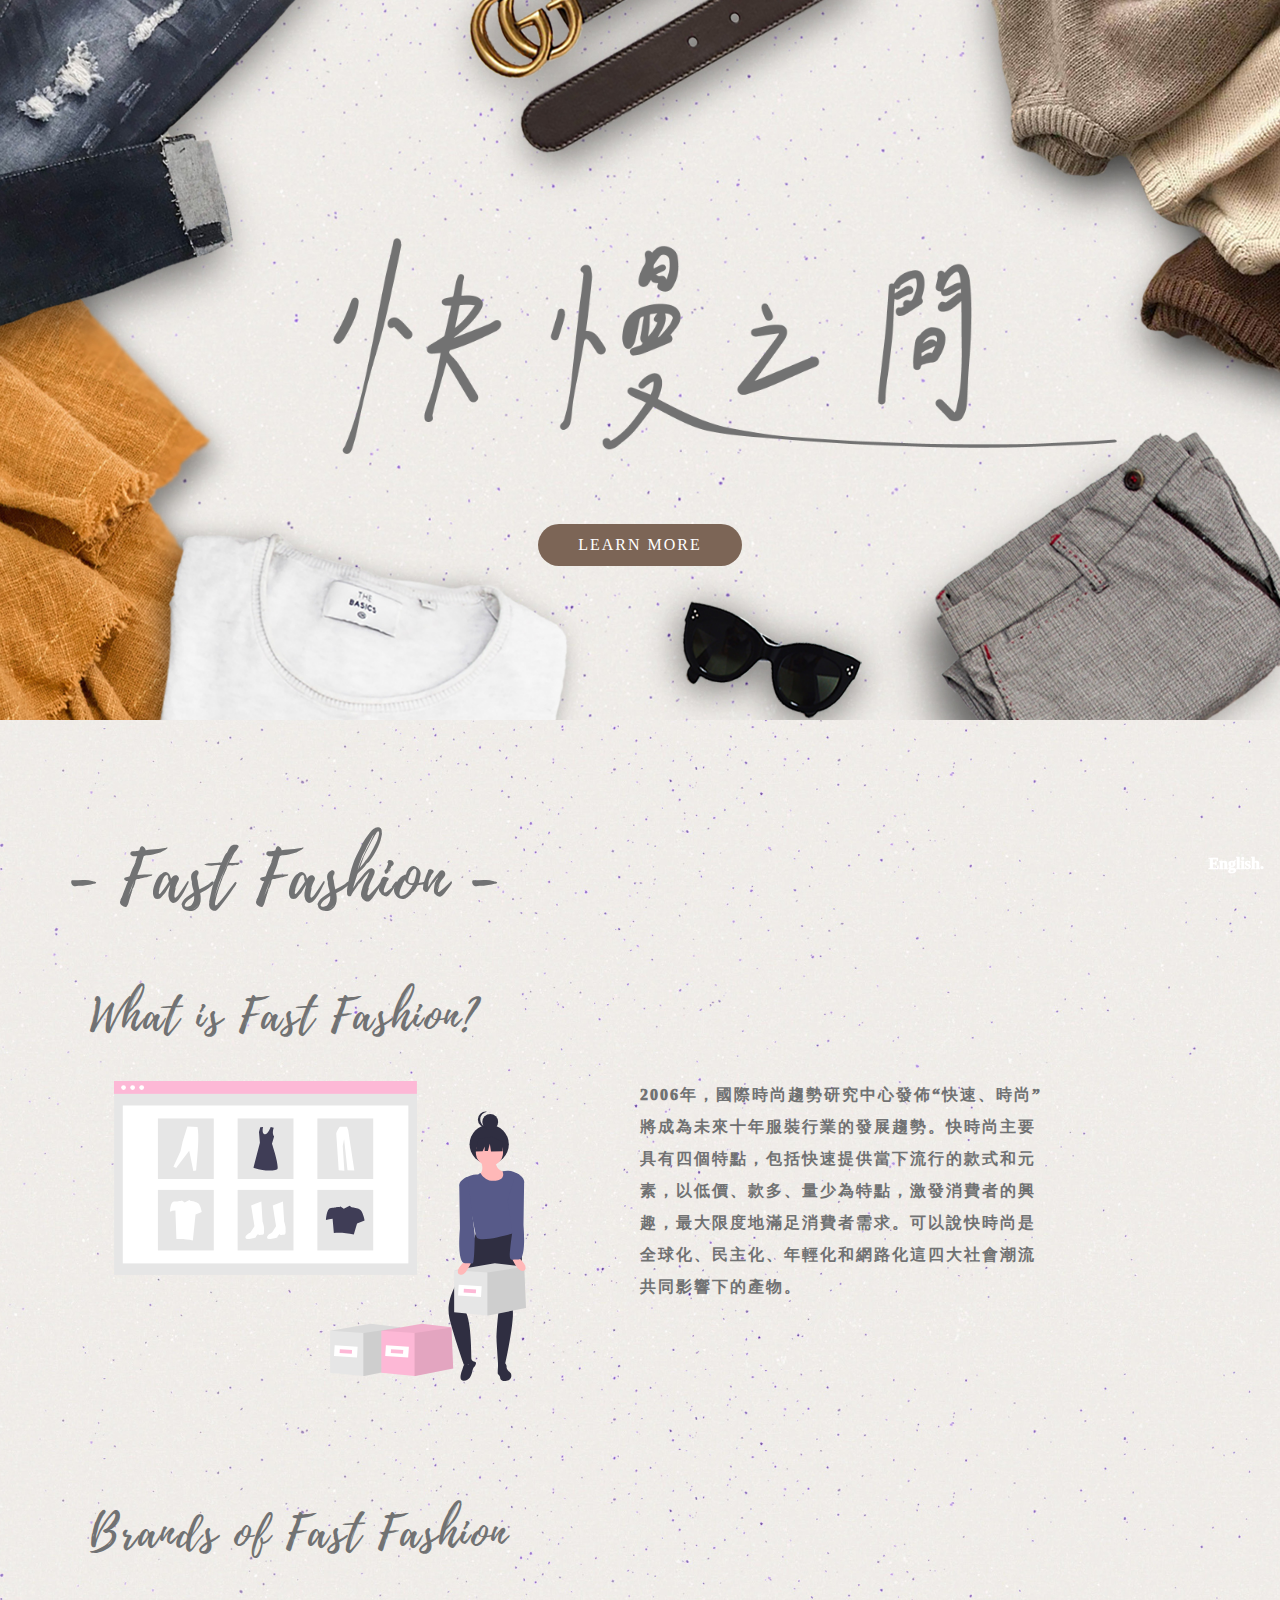
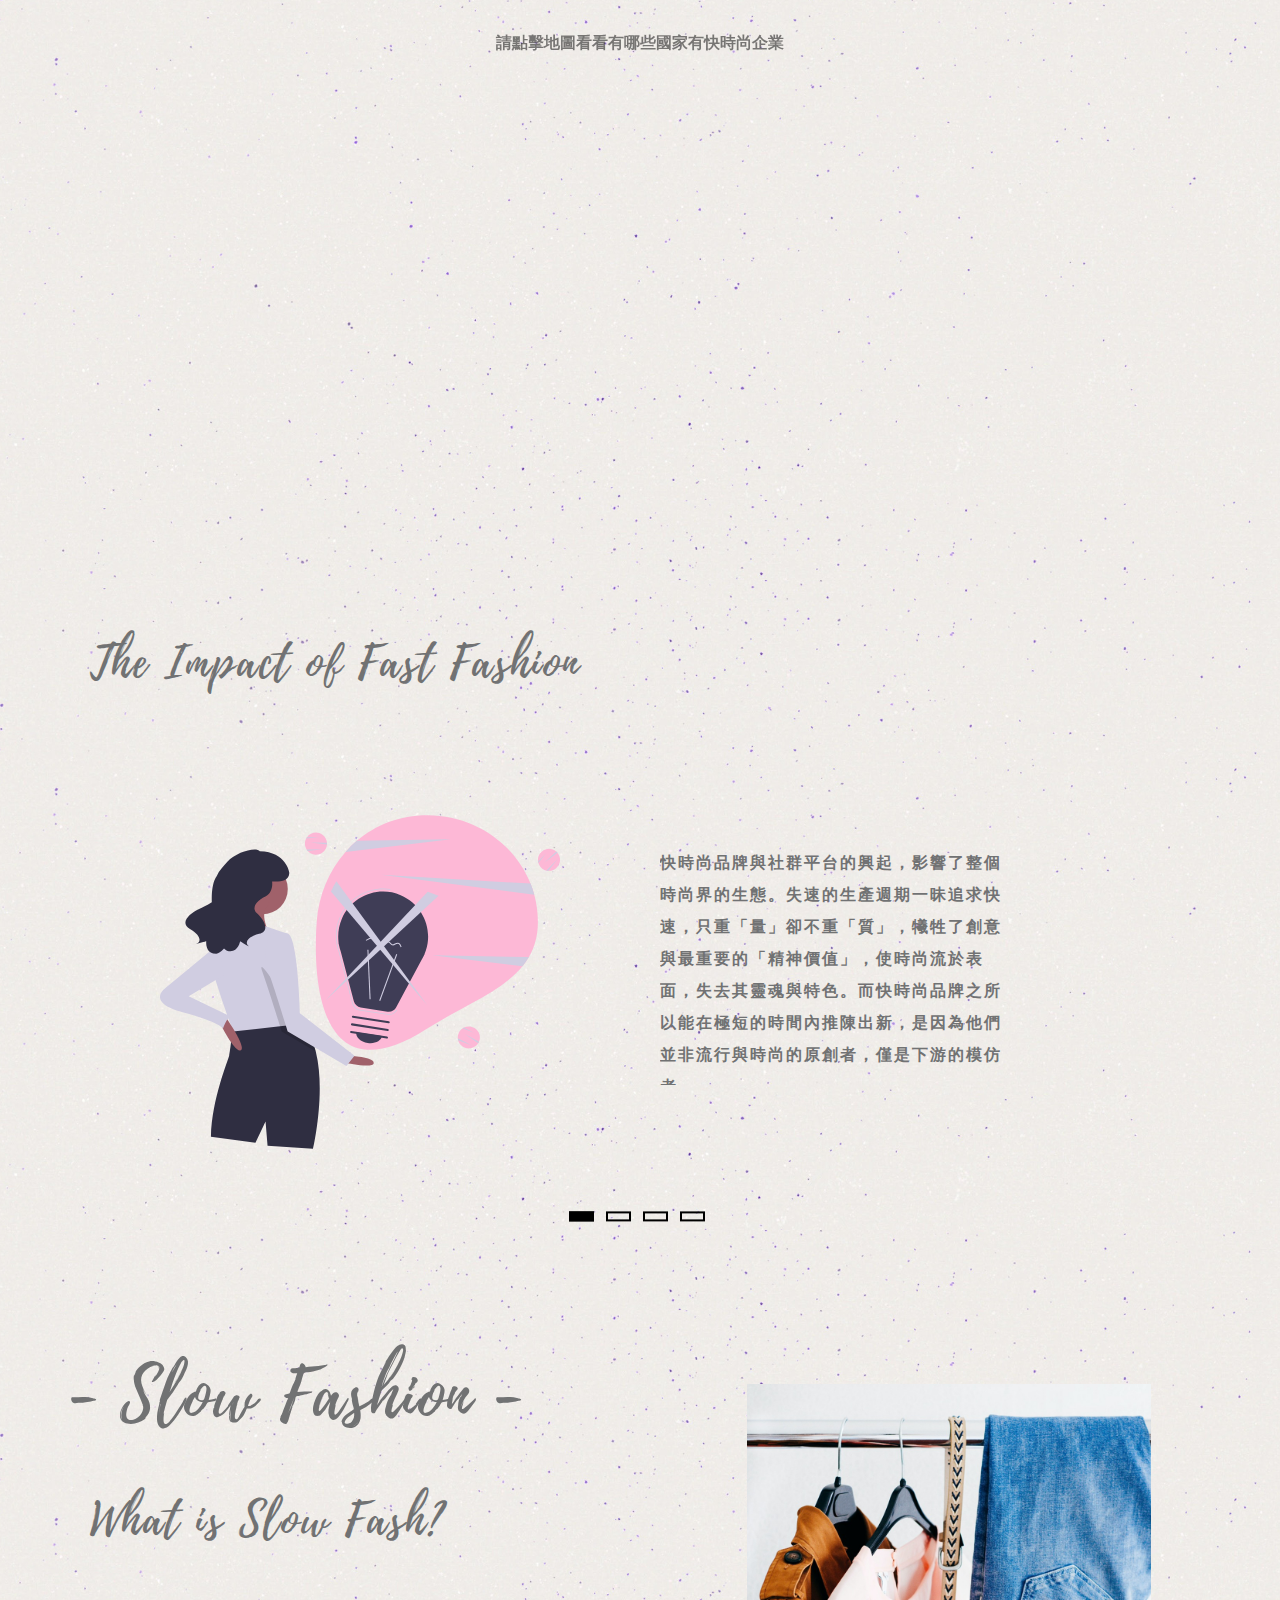
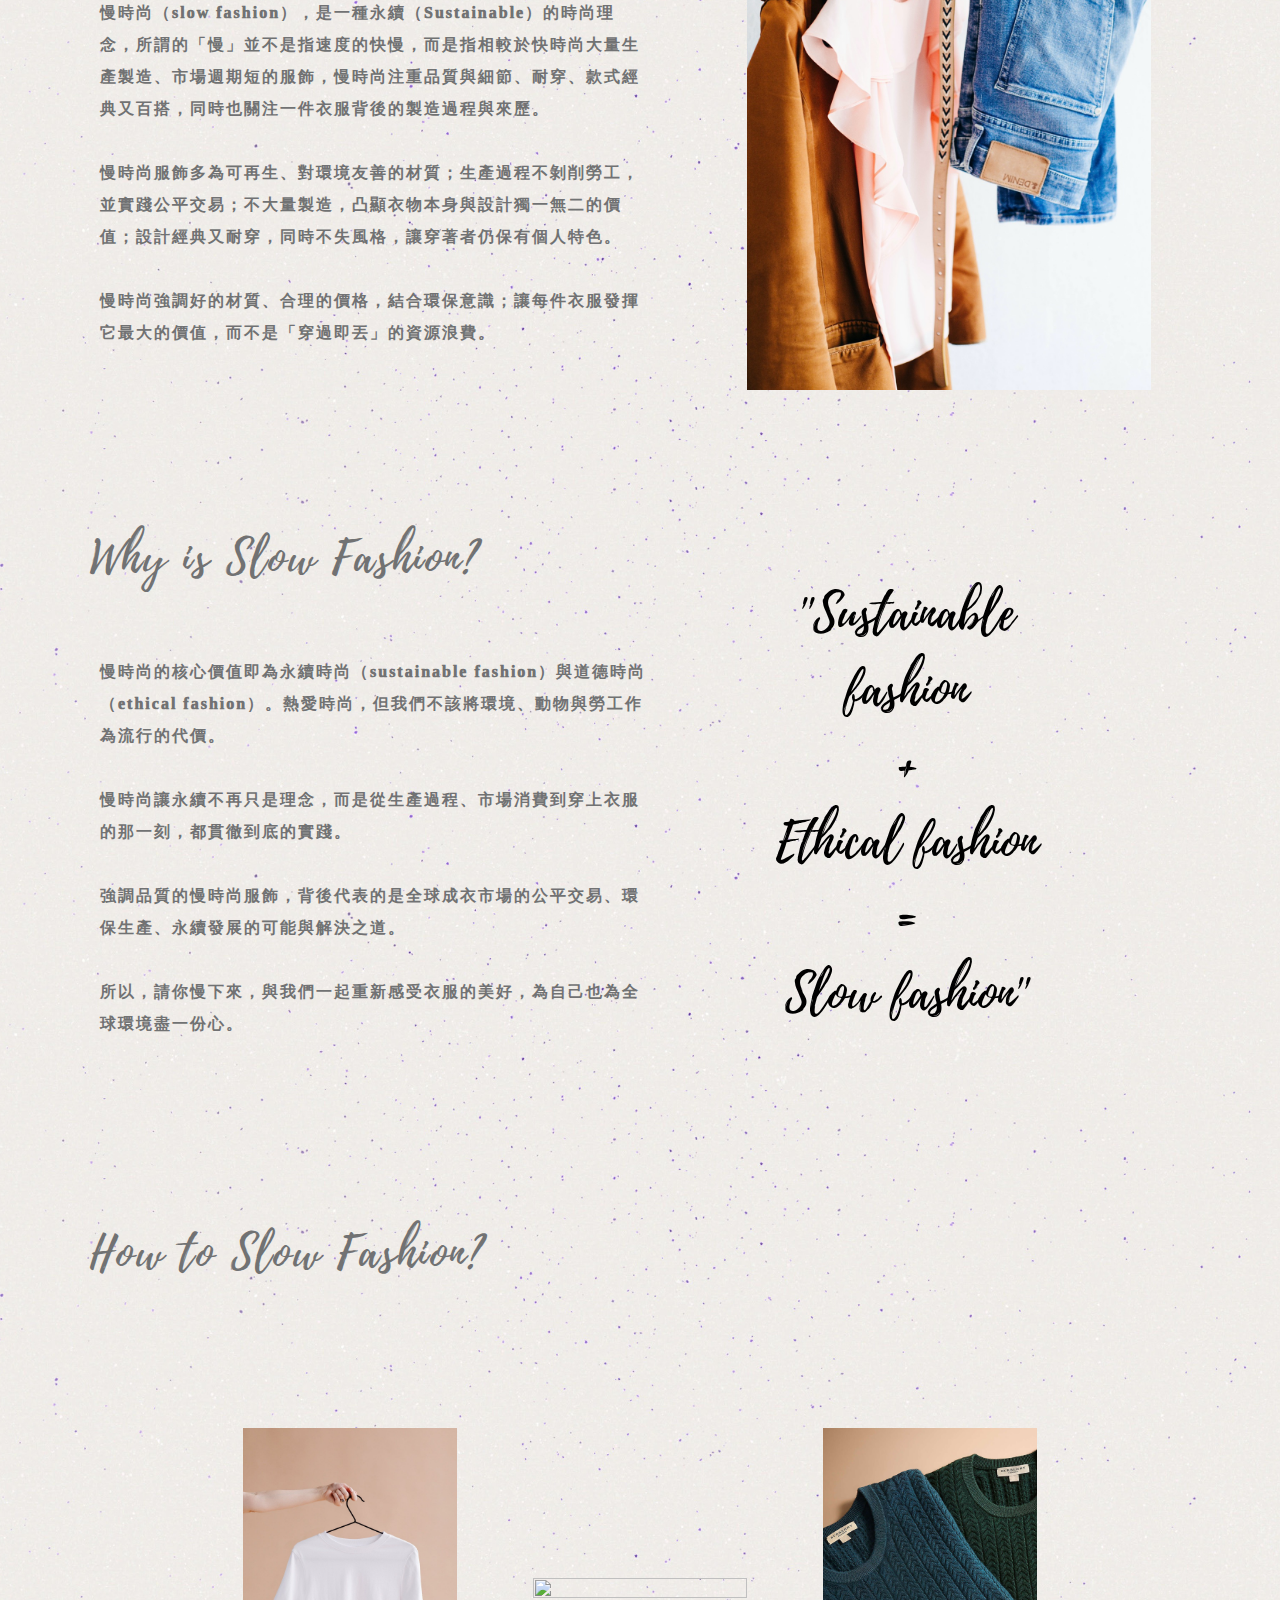
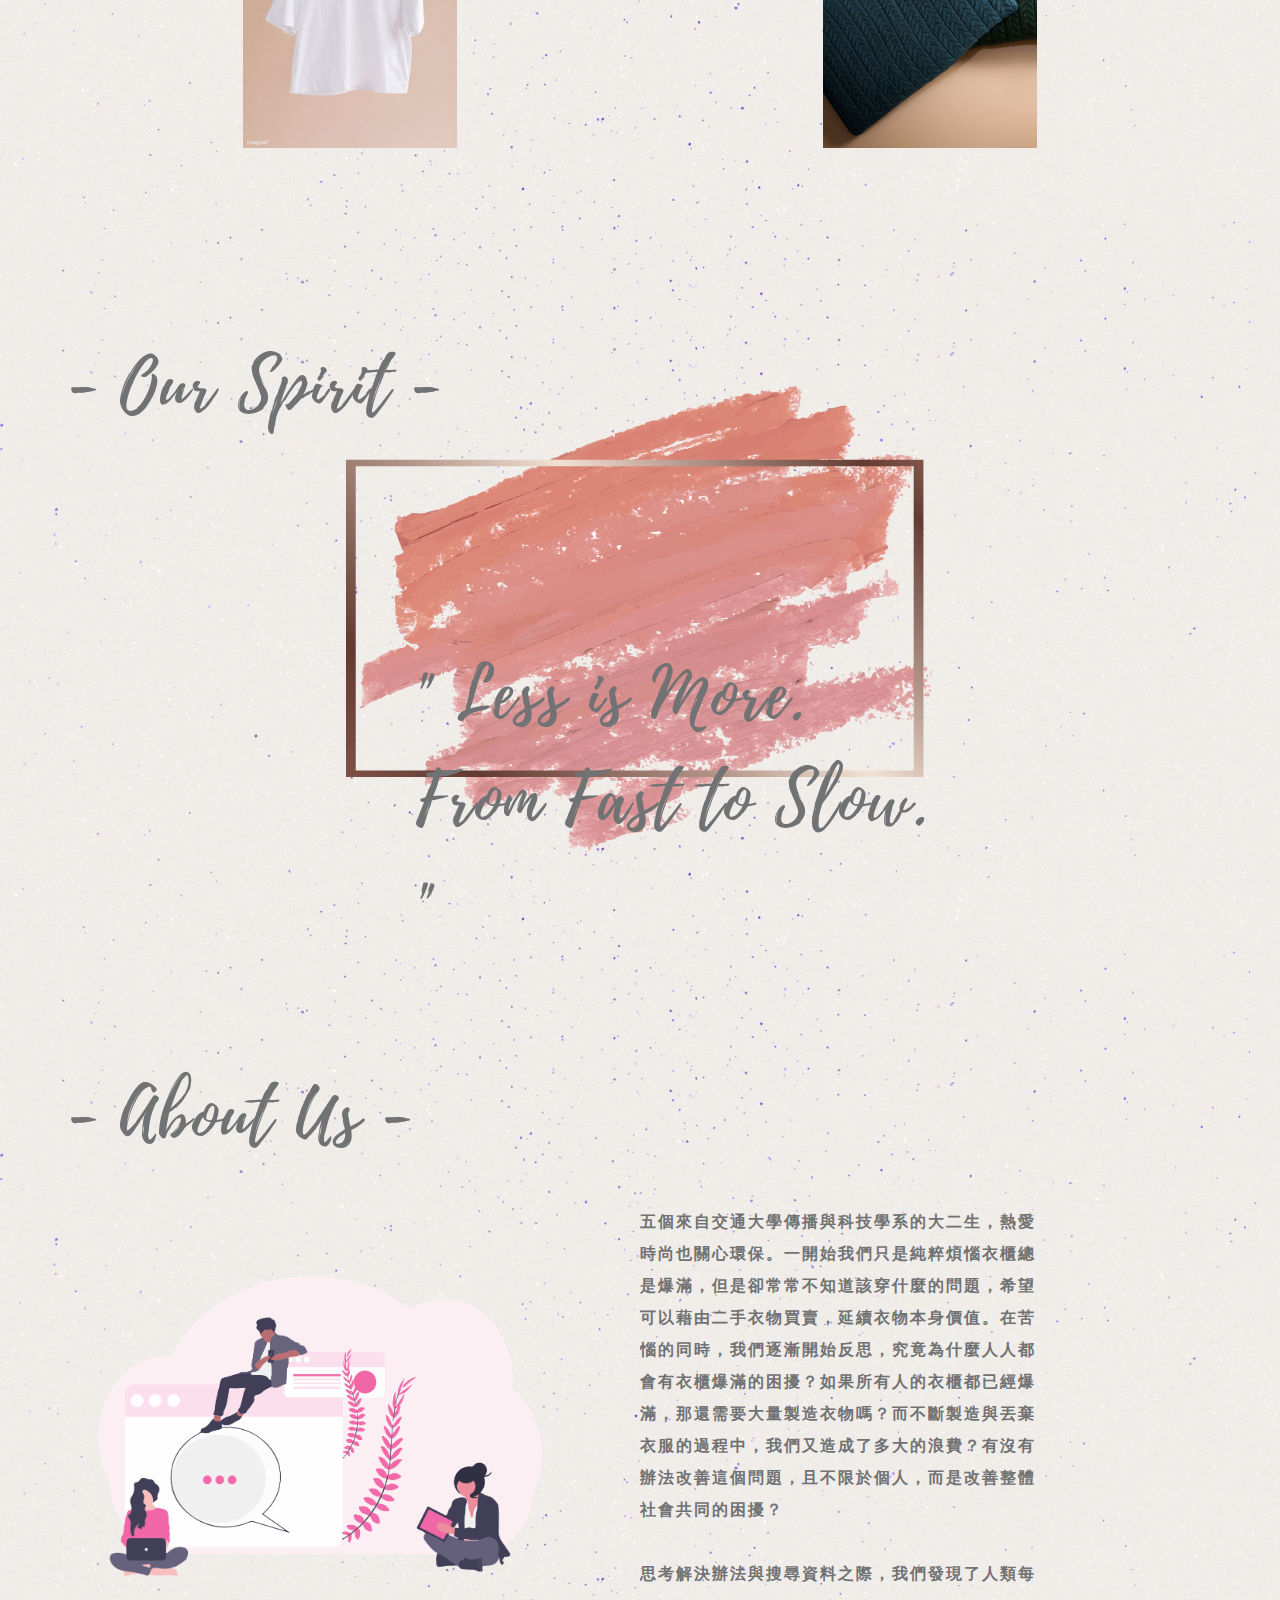
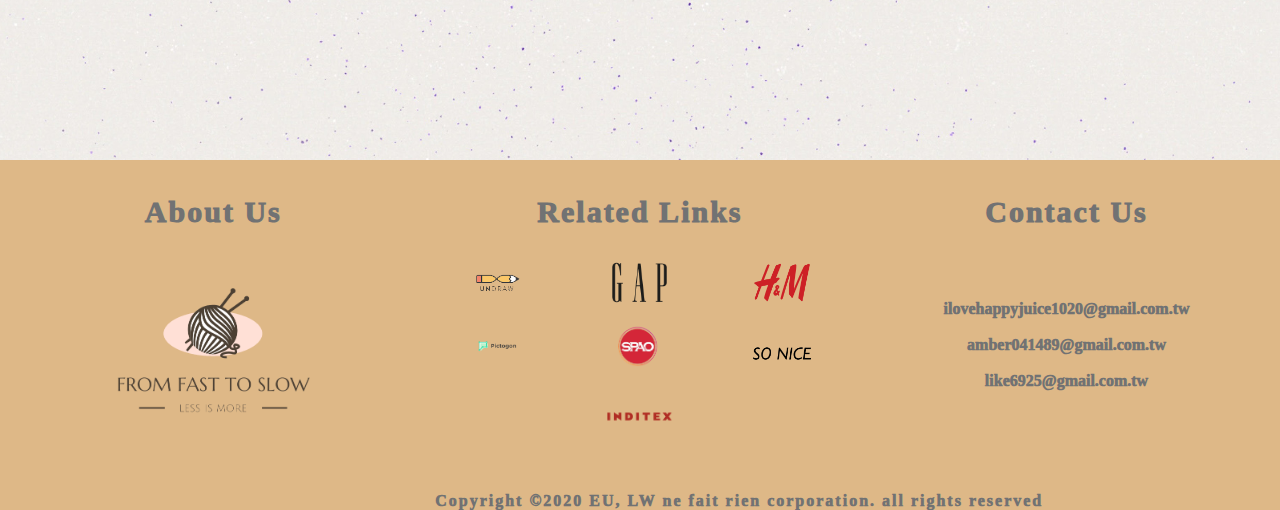
==== final_2/index.html @ 72cd14ff "'final_2'" ====
<!DOCTYPE html>
<html>
<!--滑動特效-->
<script src="jquery-1.6.min.js"></script>
<script src="jquery.easing.1.3.js"></script>
<head>
<meta charset="UTF-8">
<meta name="viewport" content="width=device-width, initial-scale=1">
<title>test</title>
<link rel="stylesheet" type="text/css" href="test.css">
<link rel="stylesheet" type="text/css" href="https://unpkg.com/aos@2.3.1/dist/aos.css">


</head>
<body>
	<!--home page-->
	<div class="homePage">
		<img class="p_hp" src="p_hp3.jpg">
		<div class="hp_word">
			<img src="p_hpword.png">
		</div>
		<div id="btn_hp"><a href="#fastFashion">learn more</a></div>
		
	</div>
	
	<!--navBar-->
	<div id="navBar" class="col-12 navHide" >
		<h2>from Fast to Slow</h2>
	</div>
	<!--language-->
	<div class="version ">
		<a href="test_en.html">English.</a>
	</div>
	<!--ff-->
	<div id="part_ff" data-target="fast"><!-- 讓observer抓 -->
	<section>
		<div id="fastFashion">fast fashion</div><!--讓按鈕抓的到頁面的tag--> 
		<div class="col-6 ">
			<!--page title-->
			<div class="row container1">
				<p class="pageTitle">- Fast Fashion -</p>
			</div>
			<!--picture-->
			<div class="row container2">
				<p class="kfc">What is Fast Fashion?</p>
				<img src="FF1.svg" height="300">
			</div>
		</div>	
		<div class="col-6 container_ff1">
				<div class="row container3">
					<p>
						 2006年，國際時尚趨勢研究中心發佈“快速、時尚”將成為未來十年服裝行業的發展趨勢。快時尚主要具有四個特點，包括快速提供當下流行的款式和元素，以低價、款多、量少為特點，激發消費者的興趣，最大限度地滿足消費者需求。可以說快時尚是全球化、民主化、年輕化和網路化這四大社會潮流共同影響下的產物。
					</p>
				</div>

		</div>
	</section>
	<!--ff brand-->
	<section>
		<div class="row container1  ">
				<p class="kfc">Brands of Fast Fashion</p>
		</div>
		<div class="map_instruction">請點擊地圖看看有哪些國家有快時尚企業</div>
		<div class="col-6 ">
			<!--page title-->
			<div class="flex-container">
		        <div class="width-adjustment">
		            <div style="height: 100%;">
		                <div data-src="pctgn-df873c27"><script src="https://pictogon.com/js/pictogon.min.js"></script>
		                </div>
		            </div>
		        </div>  
		    </div>
			
	</section>
	<!--ff influence-->
	<section>
			<div class="row container1 ">
				<p class="kfc">The Impact of Fast Fashion</p>
			</div>
			
				<div class="sliderShow ">
	  
					<div class="slides">
					    <input type="radio" name="r" id="r1" checked>
					    <input type="radio" name="r" id="r2">
					    <input type="radio" name="r" id="r3">
					    <input type="radio" name="r" id="r4">
					    <div class="slide s1">
					    	<div class="col-5 plz" style="display: flex;justify-content: center;flex-direction: column;height: 100%;/*高度是他父元素的100%*/">
					        <img src="p_ideas.svg">
					        </div>
					        <div class="col-7 plz ff_impact">
					        	<p >
					        		快時尚品牌與社群平台的興起，影響了整個時尚界的生態。失速的生產週期一昧追求快速，只重「量」卻不重「質」，犧牲了創意與最重要的「精神價值」，使時尚流於表面，失去其靈魂與特色。而快時尚品牌之所以能在極短的時間內推陳出新，是因為他們並非流行與時尚的原創者，僅是下游的模仿者。<br><br>雖然近年來抄襲大品牌的案件層出不窮，但新聞似乎對這些品牌的影響甚微，非但沒有引起社會大眾對問題的正視，快時尚品牌甚至還持續獲得比原創者更高的利益。<br><br>若這樣的現象遲遲沒有改善，願意創作的人只會越來越少，那麼快時尚，甚至購買快時尚的普羅大眾，不就成為了扼殺創意的元凶？
					        	</p>
					        </div>

					     </div>
					    <div class="slide">
					       <div class="col-5 plz " style="display: flex;justify-content: center;flex-direction: column;height: 100%;/*高度是他父元素的100%*/">
					        <img src="p_trash.svg">
					        </div>
					        <div class="col-7 plz ff_impact">
					        	<p >
					        		服裝製造過程中需要消耗大量的水資源，例如：種植出製作一件牛仔褲所需的棉花，就要耗費大約8506公升、足以讓人淋浴122次的水量，但這僅是其中的一小部分而已。後續在染整廠，光是70萬碼（約64萬公尺）的布，就需要用掉將近315萬公升的水，相當驚人。而目前中國、印度等主要的棉花種植與服裝生產國，已面臨缺水問題，預估2030年用水量會增加50％，屆時可能連飲用水都面臨匱乏。
					        		<br><br>
									除了消耗大量水資源，服裝製造過程的用電量也不小，以織一噸棉布料為例，需要使用6萬5000千瓦的電力，若以一般人一個月用電約350度換算，染整一小時的用電量，即可供應約1800個家庭使用。

					        	</p>
					        </div>
					     </div>
					      
					    <div class="slide">
					        <div class="col-5 plz" style="display: flex;justify-content: center;flex-direction: column;height: 100%;/*高度是他父元素的100%*/">
					        <img src="p_destory.svg">
					        </div>
					        <div class="col-7 plz ff_impact">
					        	<p >
					        		快時尚真正的意義並非「時尚」，而是意味著「快速取代」；它們不是因為「需要」而購買，反而是因為「誘惑」而掏錢。根據統計，美國一年約有1280萬噸的服裝垃圾，被運往垃圾場掩埋，這些大量的廢棄衣物不僅造成可觀的碳排放量，而且難以被分解，產生的有毒化學染料，更會汙染土壤和地下水，造成的環境危害實在不容忽視。即使將這些快時尚衣物丟到舊衣回收箱，多數的下場也是散落在垃圾場中，而非送到有需要的人身上，因為它們太過不實用了。

					        	</p>
					        </div>
				        </div>

					    <div class="slide">
					       <div class="col-5 plz" style="display: flex;justify-content: center;flex-direction: column;height: 100%;/*高度是他父元素的100%*/">
					        <img src="p_labor.svg">
					        </div>
					        <div class="col-7 plz ff_impact">
					        	<p >
					        		快時尚讓人們能以低廉價格享受流行的背後，卻是犧牲勞工權益的剝削與無奈。
					        		<br><br>
									根據統計，全球約有7500萬人從事服裝製造業大多數人一天賺不到3美元，連維持基本的溫飽都有很大的困難。但更糟的是，許多工廠為了趕上大企業的訂單、加快生產流程，違法雇用未滿法定工作年齡的童工。根據聯合國兒童基金會和國際勞工組織統計，目前全世界約有1.7億兒童在服裝產業工作，這些孩子因貧困而被迫輟學，成為快時尚系統中的一環並飽受壓榨。
					        	</p>
					        </div>
					    </div>
					</div>
				</div>
				<div class="select">
						    <label for="r1" class="selectBar active"></label>
						    <label for="r2" class="selectBar"></label>
						    <label for="r3" class="selectBar"></label>
						    <label for="r4" class="selectBar"></label>
				</div>
		
	</section>
	</div>
	<!--what is sf?-->
	<div id="part_sf" data-target="slow"><!-- 讓observer抓 -->
	<section>
		
		<div class="col-7" id="h100">
			<div class="row container_s1 ">
				<p id="slowFashion" class="pageTitle">- Slow Fashion -</p>
				<p class="kfc" style="transform: translate(0px, 27px);">What is Slow Fash?</p>
			</div>
			<div class="row content_s1"> <!--我這段需要置中-->
				<p style="transform: translateY(-10%);">
				慢時尚<span class="content_eng">（slow fashion）</span>，是一種永續<span class="content_eng">（Sustainable）</span>的時尚理念，所謂的「慢」並不是指速度的快慢，而是指相較於快時尚大量生產製造、市場週期短的服飾，慢時尚注重品質與細節、耐穿、款式經典又百搭，同時也關注一件衣服背後的製造過程與來歷。
				<br><br>
				慢時尚服飾多為可再生、對環境友善的材質；生產過程不剝削勞工，並實踐公平交易；不大量製造，凸顯衣物本身與設計獨一無二的價值；設計經典又耐穿，同時不失風格，讓穿著者仍保有個人特色。
				<br><br>
				慢時尚強調好的材質、合理的價格，結合環保意識；讓每件衣服發揮它最大的價值，而不是「穿過即丟」的資源浪費。
				</p>
			</div>
		</div>
		<div class="col-5 what_sf_pic_container">
			<img src="picture_sf1.jpg" class="what_sf_pic"><!--圖片如何自適div大小-->
		</div>
	</section>
	<!--Why sf?-->
	<section>
		<div class="col-7" id="h100">
			<div class="row why_sf_title ">
				<p class="kfc">Why is Slow Fashion?</p>
			</div>
			<div class="row why_sf_content">
				<p ><!--我這段需要置中-->
				慢時尚的核心價值即為永續時尚<span class="content_eng">（sustainable fashion）</span>與道德時尚<span class="content_eng">（ethical fashion）</span>。熱愛時尚，但我們不該將環境、動物與勞工作為流行的代價。
				<br><br>
				慢時尚讓永續不再只是理念，而是從生產過程、市場消費到穿上衣服的那一刻，都貫徹到底的實踐。
				<br><br>
				強調品質的慢時尚服飾，背後代表的是全球成衣市場的公平交易、環保生產、永續發展的可能與解決之道。
				<br><br>
				所以，請你慢下來，與我們一起重新感受衣服的美好，為自己也為全球環境盡一份心。
				</p>
			</div>
		</div>
		
		<div class="col-3 plz bg_function">
			<div class="row function_for_sf">
				''Sustainable fashion<br>+<br>Ethical fashion<br>=<br>Slow fashion''
			</div>
		</div>
		<div class="col-1"></div>
	</section>
	<!--how to sf-->
	<section>
		<div class="row container_s1 ">
			<p class="kfc">How to Slow Fashion?</p>
		</div>
		<div class="col-12 content_s2" >
			<!--衣櫃必備單品-->
			<div id="modalBtn_a" class="col-2 picture_container_s">
				<img src="p_mustHave.jpg" width="100%" height="100%">

				<div class="picture_s">
					<P>衣櫃必備單品</P>
				</div>
			</div>
			<!-- The Modal -->
			<div id="myModal_a" class="modal">
			  <!-- Modal content -->
			  <div class="modal_content">
			    <span  class="close_a">&times;</span>
			    <div class="col-4" style="height: 100%;">

			    	<img src="p_mustHave_1.jpg" height="100%" width="auto">
			    </div>
			    <div class="col-7 modal_content_container plz">
			    	<p>什麼是衣櫃必備單品？時尚潮流變化莫測，盲目追隨潮流反而容易失去個人特色，只有經典款式能夠永久不衰。除了簡單的素<span class="content_eng">T</span>、牛仔褲以外，根據你的個人風格，找出自己最適合的款式，決定妳衣櫃裡不可或缺的元素是什麼，融入個人特色的經典服飾，就是屬於你的必備單品！</p>
			    </div>
			  </div>
			</div>
			<!--重複穿搭-->
			<div id="modalBtn_c" class="col-2 picture_container_s">
				<img src="P_repeat.jpg" width="100%" height="100%">
				<div class="picture_s " >
					<P class='picture_s_w'>重複穿搭</P>
				</div>
			</div>
			<!-- The Modal -->
			<div id="myModal_c" class="modal">
			  <!-- Modal content -->
			  <div class="modal_content">
			    <span class="close_c">&times;</span>
			    <div class="col-6 plz" style="height: 100%; display: flex;justify-content: center;flex-direction: column;height: 100%;/*高度是他父元素的100%*/ background-color: #ceb6b9;">
			    	
			    	<iframe width="100%" height="315" src="https://www.youtube.com/embed/Z2btCqHejx4" frameborder="0" allow="accelerometer; autoplay; encrypted-media; gyroscope; picture-in-picture" allowfullscreen></iframe>
			    	
			    </div>
			    <div class="col-5 modal_content_container plz">
			    	<p>常常看著滿山滿谷的衣櫃卻覺得自己沒有衣服可以穿嗎？這大概是大部分人的日常煩惱。衣服明明很多，卻常常不知道該穿什麼，因此又買了更多的衣服回家，無形中造成了不必要的浪費。<br><br>
					其實，一件實穿的單品可以給你百變的造型，重複穿搭一點也不無聊，搭配不同飾品與配件，便能夠展現多元的個人風格。試著在每天的造型上發揮個人創意吧！
				</p>
			    </div>
			  </div>
			</div>
			<!--重質不重量-->
			<div id="modalBtn_b" class="col-2 picture_container_s">
				<img src="p_qQ.jpg" width="100%" height="100%">
				<div class="picture_s">
					<P>重質不重量</P>
				</div>
			</div>
			<!-- The Modal -->
			<div id="myModal_b" class="modal">
			  <!-- Modal content -->
			  <div class="modal_content">
			    <span class="close_b">&times;</span>
			    <div class="col-4" style="height: 100%;">
			    	<img src="p_qQ_1.jpg" height="100%" width="auto">
			    </div>
			    <div class="col-7 modal_content_container plz">
			    	<p>需要＞想要<br>
					不過度購買衣物，每次買衣服前，先想一想：我真的需要這件衣服嗎？我是不是已經有類似款式了？我會很常穿這件衣服嗎？三思後做出最終決定！千萬不要敗給了衝動魔鬼，最後買了衣服卻塞在衣櫃最底層，一次也沒拿出來穿。<br><br>
					量＞質<br>
					與其購買大量便宜但品質不那麼好、拋棄率較高的衣物，我們建議購買質感與設計感兼具的服飾，雖然價格可能較高，但長遠來看，不僅能省下不必要的浪費，也能減少對環境帶來的廢棄衣物負擔。透過穿搭技巧，搭配質感衣物，能夠穿出更具特色的個人風格。
				</p>
			    </div>
			  </div>
			</div>
		</div>	
	</section>
	</div>
	<!--for spirit-->
	<div id="part_sp" data-target="spirit"><!-- 讓observer抓 -->
	<section>
		<div class="row container_s1 ">
				<p id="spiritFashion" class="pageTitle">- Our Spirit -</p>
		</div>
		<div class="container_spirit ">
			<img src="p_spirit.svg" class="background_spirit">
			<p class="pageTitle content_spirit">" Less is More.<br>From Fast to Slow. "</p>
		</div>
	</section>
	</div>
	<!--about us-->
	<div id="part_au" data-target="about">
		<section>
		<div class="row container_s1 ">
				<p id="aboutFashion" class="pageTitle">- About Us -</p>
		</div>
		<div class="col-6 ">
			<!--picture-->
			<div class="row container2">
				<img src="p_abtus.png" height="300" style="margin-top: 100px;">
			</div>
		</div>	
		<div class="col-6 container_au">
				<div class="row container_auu">
					<p>
						 五個來自交通大學傳播與科技學系的大二生，熱愛時尚也關心環保。一開始我們只是純粹煩惱衣櫃總是爆滿，但是卻常常不知道該穿什麼的問題，希望可以藉由二手衣物買賣，延續衣物本身價值。在苦惱的同時，我們逐漸開始反思，究竟為什麼人人都會有衣櫃爆滿的困擾？如果所有人的衣櫃都已經爆滿，那還需要大量製造衣物嗎？而不斷製造與丟棄衣服的過程中，我們又造成了多大的浪費？有沒有辦法改善這個問題，且不限於個人，而是改善整體社會共同的困擾？
						 <br><br>
						思考解決辦法與搜尋資料之際，我們發現了人類每年的廢棄衣物造成了多大的時尚浪費，對於環境又是多大得負擔。更因此發現了「慢時尚」這個理念，在時尚與永續之間，我們看到了取得平衡的可能。
						<br><br>
						因此！我們致力於瞭解每件衣服背後的生產故事，相信「慢時尚」不僅僅是購買衣物時的一種選擇，更可以是一種生活方式，是一種人人都該有的時尚態度！
						<br><br>
						透過推廣「慢時尚」，我們想帶給人們更好的衣物及生活品質，同時也為環境省下不必要的浪費。藉由理念的傳遞，讓「慢時尚」成為改變世界的力量！
						<br><br>
						所以請你慢下來，與我們一起重新感受衣服最純粹的美好！

					</p>
				</div>

		</div>
	</section>
	</div>
	</body>
<footer class="bottomit">	
	<!-- footer -->
	<div class="footer ">
		<!-- 左 -->
		<div class="col-4">
			<div class="ft_title">
				<p>About Us</p>
			</div>
			<div class=" ft_center">
			<div id="ft_modalBtn" class="ft_abtus ft_modal">
				<img src="53.png" width="80%" height="auto" >			
			</div>		
			</div>
			<!-- ft modal -->
			<div id="ft_modal" class="modal">
				<!-- ft modal content -->
			<div class="modal_content">
				<span  class="ft_close">&times;</span>
				<div class="  col-5 ft_100 ">
	       	
			       	<div class=" col-12 ft_iwannadie">
			        <img src="seeyou-01.png" width="30%" height="auto" class="About-Us-Image">
			        <p class="ft_gohellplz">工程部總監　施奕如</p>
			        <p class="shortwords">「好累花好久時間」<br>
			        請打：1925</p>
			        </div>
		        
			        <div class=" col-12 ft_iwannadie">
			        <img src="me-01.png" width="30%" height="auto" class="About-Us-Image">
			        <p class="ft_gohellplz">庶務部總監　陳嶸</p>
			        <p class="shortwords">「我向台下的各位同學宣布，明年只能三個人一組！」</p>
			        </div>
			    </div>

       			<div class=" col-5 ft_100">
			       	<div class="col-12 ft_iwannadie">
			        <img src="amberkiki-01.png" width="30%" height="auto" class="About-Us-Image">
			        <p class="ft_gohellplz">內容部總監　鄭惠心</p>
			        <p class="shortwords">「喵喵喵 喵 喵喵喵喵 喵喵喵喵 喵喵 喵 喵喵喵」<br>徵公，會疼會養，要能容忍脫序行為。</p>
			       </div>
	   		
			       <div class="col-12 ft_iwannadie">
			        <img src="amber.png" width="30%" height="auto" class="About-Us-Image">
			        <p class="ft_gohellplz">翻譯總監　王湘瑜</p>
			        <p class="shortwords">沒啥想說的</p>
			       </div>
				</div>
			</div>
			</div>				
		</div>
		<!-- 中 -->
		<div class="col-4">
			<div class="ft_title">
				<p>Related Links</p>
			</div>
			<div class="col-12 ft_fkoff">
				<div class="col-4 ft_center " >
					
					<a href="https://undraw.co/" target="_blank" class="ft_logo"><img src="undraw.png"width="100%" height="auto">
					<a href="https://pictogon.com/" target="_blank" class="ft_logo"><img src="pictogon.png"width="100%" height="auto"></a>	
				</div>
				<div class="col-4 ft_center " >
					<a href="https://www.gap.tw/" target="_blank" class="ft_logo"><img src="gap.png"width="100%" height="auto"></a>
					 <a href="http://spao.elandmall.com/" target="_blank" class="ft_logo"><img src="spao.png"width="100%" height="auto"></a>
					  <a href="http://www.inditex.com/" target="_blank"class="ft_logo"><img src="inditex.png"width="100%" height="auto" ></a>
				</div>
				<div class="col-4 ft_center" >
					
					 
					  <a href="https://www2.hm.com/en_asia3/index.html" target="_blank" class="ft_logo"><img src="hm.png"width="100%" height="auto"></a>
					  <a href="https://www.so-nice.com.tw/" target="_blank" class="ft_logo"><img src="sonice.png"width="100%" height="auto"></a>
					  
				</div>		
			</div>			
		</div>
		<!-- 右 -->
		<div class="col-4 ft_center">
			<div class="ft_title">
				<p>Contact Us</p>
			</div>
			<p class="ft_margin">有任何問題，歡迎來信詢問。</p>
			<div class="ft_mail">
              <a href="mailto:ilovehappyjuice1020@gmail.com.tw">ilovehappyjuice1020@gmail.com.tw</a>
              <br><br>
              <a href="mailto:amber041489@gmail.com.tw">amber041489@gmail.com.tw</a>
              <br><br>
              <a href="mailto:like6925@gmail.com.tw">like6925@gmail.com.tw</a>
              </div>
		</div>
	<br>
      <p class="ft_copy">Copyright ©2020 EU, LW ne fait rien corporation. all rights reserved</p>
	</div>
</footer>
	 
	<!--side bar-->

	<div class="li_sideBar sideHide" id="sideBar">
		<ul>
			<li><a href="#fastFashion" id="fast">Fast Fashion.</a></li>
			<li><a href="#slowFashion" id="slow">Slow Fashion.</a></li>
			<li><a href="#spiritFashion" id="spirit">Our Spirit.</a></li>
			<li><a href="#p4" id="about" style="color: #717273;">About Us.</a></li>
		</ul>
		
	</div>
	<!-- icon bar -->
	<div id="icon_bar" class="iconHide">
		<div class="card">
		<a href="https://www.facebook.com/caigezhuanyebinlangtan/"><img src="p_fb0.png"><img src="p_fb.png" class="icon_hover"></a>
		</div>
		<div class="card">
		<a href="https://www.instagram.com/loser__dogs3.0/"><img src="p_ins0.png"><img src="p_ins.png" class="icon_hover"></a>
		</div>
		<div class="card">
		<a href="https://twitter.com/realdonaldtrump"><img src="p_twitter0.png"><img src="p_twitter.png" class="icon_hover"></a>
		</div>
		<div class="card">
		<a href="https://www.youtube.com/channel/UCQd3V4gv_lcLX9SpIVW3wmw"><img src="p_whatapps0.png"><img src="p_whatapps.png" class="icon_hover"></a>
		</div>
	</div>
	

<!--get external javascript-->
<script type="text/javascript" src="test.js"></script>
<script type="text/javascript" src="sideBar.js"></script>
<!--modal controller-->
<script type="text/javascript" src="modal.js"></script>
<!--get aos js-->
<script src="https://unpkg.com/aos@2.3.1/dist/aos.js"></script>

<script>
	AOS.init();
</script>
</html>
---- final_2/test.css ----
/*reset*/
*,*:before,*:after{
	box-sizing: border-box;
	
}
body{
	margin:0;
	overflow-x: hidden;
	/*background-image: url("image_1.png");*/

}
a{
	text-decoration: none;
}
a:hover{
	text-decoration: none;
}
/*section*/
section{
	height: 730px;
	background-image: url("image_1.png");
	
}

/*分割畫面*/
.col-1 {width: 8.33%;}
.col-2 {width: 16.66%;}
.col-3 {width: 25%;}
.col-4 {width: 33.33%;}
.col-5 {width: 41.66%;}
.col-6 {width: 50%;}
.col-7 {width: 58.33%;}
.col-8 {width: 66.66%;}
.col-9 {width: 75%;}
.col-10 {width: 83.33%;}
.col-11 {width: 91.66%;}
.col-12 {width: 100%;}
/*讓cols排列還有一些基本設定*/
[class*="col-"] {
	float: left;
}
/* Fill out the remaining space of each row */
.row::after {
	content: "";
	clear: both;
	display: table;
}
/*字體*/
h2,p{
	font-family: 'Monotype Corsiva',' HK Grotesk Bold';
	color: #717273;
	margin: 0;
}
p{
	letter-spacing: 2px;
}
.pageTitle{
	font-family: 'pageTitle';
	font-size: 70px;

}
.kfc{
	font-family: 'pageTitle';
	text-align: start;
    font-size: 45px;
    margin: 15px 0 30px 20px;
}
.content_eng{
	font-family: "Dosis";
}
@font-face {
  font-family: pageTitle;
  src: url("Playlist Script.otf");
}
.hp_word{
	position: absolute;
    top: 33%;
    left: 26%;
    height: 30%;
}
.hp_word img{
	height: 100%;
}
/*navBar*/
/*navBar樣式*/
#navBar{
	position: fixed;
	top: 0;
	left: 0;
	width: 100%;
	z-index: 100;
	overflow-y: hidden;
	padding: 20px;
	background-image: url("image_1.png");
	text-align: center;/*讓字水平置中*/
	font-size: larger;/*讓字垂直置中*/
}
/*讓navBar固定*/
.navHide,.iconHide{
	display: none;
}	
.black{
	height: 400px;
	background-color: white;
	color: white;
}
/*sideBar*/
/*sidebar樣式*/
.li_sideBar{
	height: 60%;
	position: fixed;
    top: 20%;
    right: 0;
    display: flex;
    justify-content: center;
    align-items: center;
    font-size: 23px;
	font-family: 'Monotype Corsiva';
	font-weight: 600;	
	color: #717273;
}
ul{
	margin: 0;
	padding: 0;
	display: flex;
	flex-direction: column;
}

ul li{
	list-style: none;
	padding: 15px 20px;
	/*transition: 0.5s;*/
}
.li_sideBar ul li a{
	display: block;
	position: relative;
	padding: 5px;
	transition: 0.2s ease-in-out;
}

.li_sideBar ul li a:hover{
	border-bottom: 2px solid ;

	
}



/*sideBar*/
.sideHide {
	display: none;
	transition: ease-in-out;
}

/*icon bar*/
#icon_bar{
	position: fixed;
	left: 0;
	top: 37%;
}
#icon_bar a {
  display: block;
  text-align: center;
  padding: 20px 16px; 
  height: 21px;
  width: 21px;
}

.card {        
    position: relative;
    /*display: inline-block;*/
    transition: all 0.3s ease;
}
.card .icon_hover {
    display: none;
    position: absolute;
    top: 19px;
    left: 16px;
    z-index: 2;
}
.card:hover .icon_hover {
    display: inline;
}

/*the page name of the page introducing fast/slow/spirit/about fashion*/
#fastFashion,#p4{
	visibility: hidden;
	height: 10%;/*會被擋住的寬度，要放在section下、row上*/
}
#slowFashion,#spiritFashion
{
	height: 100px;
}



/*homepage*/
.homePage {
	position: relative;
	height: 720px;

}
/*c8..要有更好的way 讓照片比例大小剛剛好:))*/
.p_hp{
	height: 100%;
	width: 100%;
	z-index: 0;/*讓他在最下面*/
}
#btn_hp a{
	/*position*/
	position: absolute;
	bottom: 20%;
	left: 42%;
	/*size*/
	width: 16%;
	display: inline-block;
	padding: 12px 36px;
	margin: 10px 0;
	/*word deco*/
	color: white;
	text-align: center;
	text-transform: uppercase;
	letter-spacing: 2px;
	border-radius: 40px;
	overflow: hidden;
	/*bg deco*/
	transition: .2s;
	background: #7c6556;
}

#btn_hp a:hover{
	background: #4C392F;
	color: #F9F7F0;

}


/*containers for ff*/
.container1{/*段落大標*/
	padding: 35px 70px;
	/*margin-top: 22px;*/
}
.container2{/*左邊圖*/
	padding: 0px 70px;
	text-align: center;
}
.container3{/*快時尚靠右邊的文字*/
	padding: 0px 235px 50px 0px;
	font-weight: 1000;
	font-size: 20;
	line-height:2;
	transform: translateY(30px);
}
.container_ff1{
	display: flex;
    justify-content: center;
    flex-direction: column;
    height: 90%;
    padding: 10% 0 0 0;
}
.

/*讓文字置中*/
.plz{
	
	/*排列*/
	display: flex;
 	justify-content: center;
 	flex-direction: column;
 	height: 100%;/*高度是他父元素的100%*/
}
/*imapct 0f ff*/
.container4{/*快時尚影響的左邊圖*/
	padding: 50px 0px 50px 200px;
	
}
.container5{/*快時尚影響的中間圖*/
	padding: 50px 100px;

}
.container6{/*快時尚影響的右邊圖*/
	padding: 50px 200px 20px 0px;
	
}

/*快時尚影響的內文*/
.content_influence_l{
	padding: 0px 0px 50px 200px;
	font-weight: 1000;
	font-size: 20;
	line-height: 1.5;
	height: 190px;
	overflow-y: auto;/*叫出scroll bar*/
}
.content_influence_c{
	padding: 0px 100px;
	font-weight: 1000;
	font-size: 20;
	line-height: 1.5;
	height: 190px;
	overflow-y: auto;
}
.content_influence_r{
	padding:0px 200px 50px 0px;
	font-weight: 1000;
	font-size: 20;
	line-height: 1.5;
	height: 190px;
	overflow-y: auto;
}
.content_influence{
	padding-right: 15px; /*讓字不要黏著scroll bar*/
}

/*containers for sf*/
.what_sf_pic_container{
	position: relative;
	height: 100%;
    display: flex;
    align-items: center;
}
.what_sf_pic{
	height: 83%;
    transform: translateY(12px);
}
.why_sf_title,.what_sf_title{
	padding: 70px 100px 0 70px;
	height: 20%;
}
.why_sf_content{
	display: flex;
    align-items: center;
    padding: 70px 100px;
    font-weight: 1000;
    line-height: 2;
}
.container_s1/*慢時尚大標*/{
	padding: 35px 100px 35px 70px;
	height: 20%;
}
.content_s1/*慢時尚內文*/{
	display: flex;
    align-items: center;
    height: 80%;
    padding: 120px 100px 0 100px;
    font-weight: 1000;
    font-size: 20;
    line-height: 2;
}
.function_for_sf{
	text-align: center;
	font-family: 'pageTitle';
	font-size: 50px;
}
.bg_function{
	display: flex;
 	justify-content: center;
 	flex-direction: column;
 	height: 100%;/*高度是他父元素的100%*/
	background-image: url(p_brush.svg);
    background-repeat: no-repeat;
    background-position-y: 41%;
}
.content_s2{
	display: flex;
	justify-content: center;
	align-items: center;
	height: 75%;
}

.picture_container_s{
	margin: 0px 3%;
	position: relative;
}
.picture_s{
	position: absolute;
    opacity: 0;
    transition: all 200ms ease-in-out;
    top: 0px;
    left: 0px;
    height: 100%;
    width: 100%;
    display: flex;
    justify-content: center;
    align-items: center;
    cursor: pointer;
    background-color: rgba(255,255,255,0.5);
    font-weight: 1000;
    }
.picture_s:hover{
	opacity: 1;
}
.picture_s_w{
	color: #4C2B36;
}
#mustHave{
	cursor: pointer;
}
#mustBuy{
	opacity: 1;
}
/*scroll bar*/
/* width */
::-webkit-scrollbar {
  width: 10px;
}

/* Track */
::-webkit-scrollbar-track {
  background-image: url("image_1.png"); 
}
 
/* Handle */
::-webkit-scrollbar-thumb {
  background: #888; 
   border-radius: 10px;
}

/* Handle on hover */
::-webkit-scrollbar-thumb:hover {
  background: #555;  
  border-radius: 10px;
}

#h100{
	height: 100%;
}

/*for modal*/
/* The Modal (background) */
.modal {
  display: none; /* Hidden by default */
  position: fixed; /* Stay in place */
  z-index: 1000; /* Sit on top */
  left: 0;
  top: 0;
  width: 100%; /* Full width */
  height: 100%; /* Full height */
  overflow: auto; /* Enable scroll if needed */
  background-color: rgb(0,0,0); /* Fallback color */
  background-color: rgba(0,0,0,0.4); /* Black w/ opacity */
}

/* Modal Content/Box */

.modal_content {
  background-color: #fefefe;
  width: 60%;
  height: 60%;
  position: fixed;
  top: 20%;
  left: 20%;
}

/* The Close Button */
/*必備單品*/
.close_a, .ft_close{
  color: #aaa;
  float: right;
  font-size: 40px;
  font-weight: bold;
  padding: 10px 20px;
}

.close_a:hover,
.close_a:focus {
  color: black;
  text-decoration: none;
  cursor: pointer;
}
.ft_close:hover,
.ft_close:focus {
  color: black;
  text-decoration: none;
  cursor: pointer;
}
/*重質不重量*/
.close_b {
  color: #aaa;
  float: right;
  font-size: 40px;
  font-weight: bold;
  padding: 10px 20px;
}

.close_b:hover,
.close_b:focus {
  color: black;
  text-decoration: none;
  cursor: pointer;
}
/*重複穿搭*/
.close_c {
  color: #aaa;
  float: right;
  font-size: 40px;
  font-weight: bold;
  padding: 10px 20px;
}
.color{
	background:rgba(124,101,86,1);
}
.close_c:hover,
.close_c:focus {
  color: black;
  text-decoration: none;
  cursor: pointer;
}
.modal_content_container{/*左右*/
	line-height: 1.5;
  	padding:0 0 0 8%; 
  	font-weight: 1000;
  	overflow-y: auto;
  	display: flex;
  	justify-content: center;
  	flex-direction: column;
 	height: 100%;/*高度是他父元素的100%*/
}


/*why ff? aka slideshow*/
.sliderShow{
  position: relative;	
  width: 75%;
  height: 60%;
  left: 12.5%;
  overflow: hidden;
}
.ff_impact{
	display: flex;
 	justify-content: center;
 	flex-direction: column;
 	height: 100%;/*高度是他父元素的100%*/

	padding: 100px;
    font-weight: 1000;
    line-height: 1.5;
}
.ff_impact p{
	transform: translateY(-16px);
    overflow-y: auto;
    line-height: 2;
}

.select{
  position: absolute;
  left: 44%;
  transform: translateY(20%);
  display: flex;
}
.selectBar{
  width: 25px;
  height: 10px;
  border: 2px solid black;
  margin: 6px;
  cursor: pointer; 
}
.selectBar:hover{
  background-color: black;
}
input[name="r"]{
  position: absolute;
  visibility: hidden;

}

.slides{
  width: 500%;
  height: 100%;
  display: flex;
}

.slide{
  width: 20%;
  transition: 0.6s;
}

.slide img{
  width: 100%;
  height: 100%;
}

label.active {
	background-color: black;
}

#r1:checked ~ .s1{
  margin-left: 0; 
}

#r2:checked ~ .s1{
  margin-left: -20%; 
}

#r3:checked ~ .s1{
  margin-left: -40%; 
}

#r4:checked ~ .s1{
  margin-left: -60%; 
}
/*map*/
.map_instruction{
	text-align: center;
	font-weight: 700;
	opacity: 0.5;
	animation: map 1s ease-in-out infinite; 
}
@keyframes map{
	0%{
		opacity: 0.5;
	}
	100%{
		opacity: 0.7;
	}

}
.width-adjustment {
    width: 100%;
}

.flex-container {
    position: relative;
    left: 47%;
    transform: translateY(25px);
}

.flex-container>div {
    padding: 30px;
    font-size: 100px;
   }
/*container*/
.container_spirit{
	position: relative;
	width: 46%;
	left:  27%;
	transform: translateY(-60px);
}
.background_spirit{
	position: absolute;
	top: 0;
	left: 0;	
	z-index: -1;
}
.content_spirit{
	position: absolute;
    transform: translateY(82%);
    left: 12%;
   }

svg a{
	display: none;
}
.container_au{
	display: flex;
    flex-direction: column;
    height: 80%;
}
.container_auu{
    font-weight: 1000;
    line-height: 2;
    transform: translateY(30px);
    overflow-y: auto;
    margin-right: 235px;
    height: 65%;
}
/*english version*/
.version{
	position: fixed;
    bottom: 3%;
    right: 0;
    font-family: "Dosis";
    font-weight: 1000;
    padding-right: 16px;
    z-index: 10;

}
.version a{
	color: white;

}
.version a:hover{
	color: #717273;
}

/*footer*/
.footer{
	position: relative;
 	height: 350px;
  	background-color: #DEB887; 
  	bottom: 0;
}
.ft_title{
  display: flex;
  justify-content: center;
  align-items: center;
 	padding-top: 35px;
   font-size: 30px;
  font-weight: 1000;
}
.ft_abtus{
  width: 250px;
}
.ft_abtus img{
  width: 100%;
}
.ft_margin{
	opacity: 0;
  margin-top:20px; 
  font-weight: 1000;
}
.ft_center{
  display: flex;
  justify-content: center;
  align-items: center;
  flex-direction: column;
}
.ft_logo{
  width: 47%;
}
.ft_mail{
  margin-top:30px;
  text-align: center; 
  font-weight: 1000;
}
.ft_mail a{
  padding-top: 20px;
  color: #717273;
}
.ft_mail a:hover{
  color: white;
}

.ft_copy{
	position: absolute;
	bottom: 0px;
	left: 34%;
	font-weight: 1000;
}
.ft_fkoff{
	margin-top: 20px;
}
.bottomit{
	
	height: 50px;
}
.ft_modal:hover img{
  transform: scale(1.2);
  transition: 0.2s;
  cursor: pointer;
}
.ft_100{
	height: 100%;
	margin-left: 25px;
}
.ft_100 div{
	height: 50%;
}
.shortwords{
	font-weight: 200;
	font-size: 12px;
	text-align: center;
	font-style: italic;
	padding:10px; 
}
.ft_iwannadie{
	    display: flex;
    flex-direction: column;
    align-items: center;
}
.About-Us-Image{
	padding: 20px 0;
}
.ft_gohellplz{
	font-weight: 1000;
}
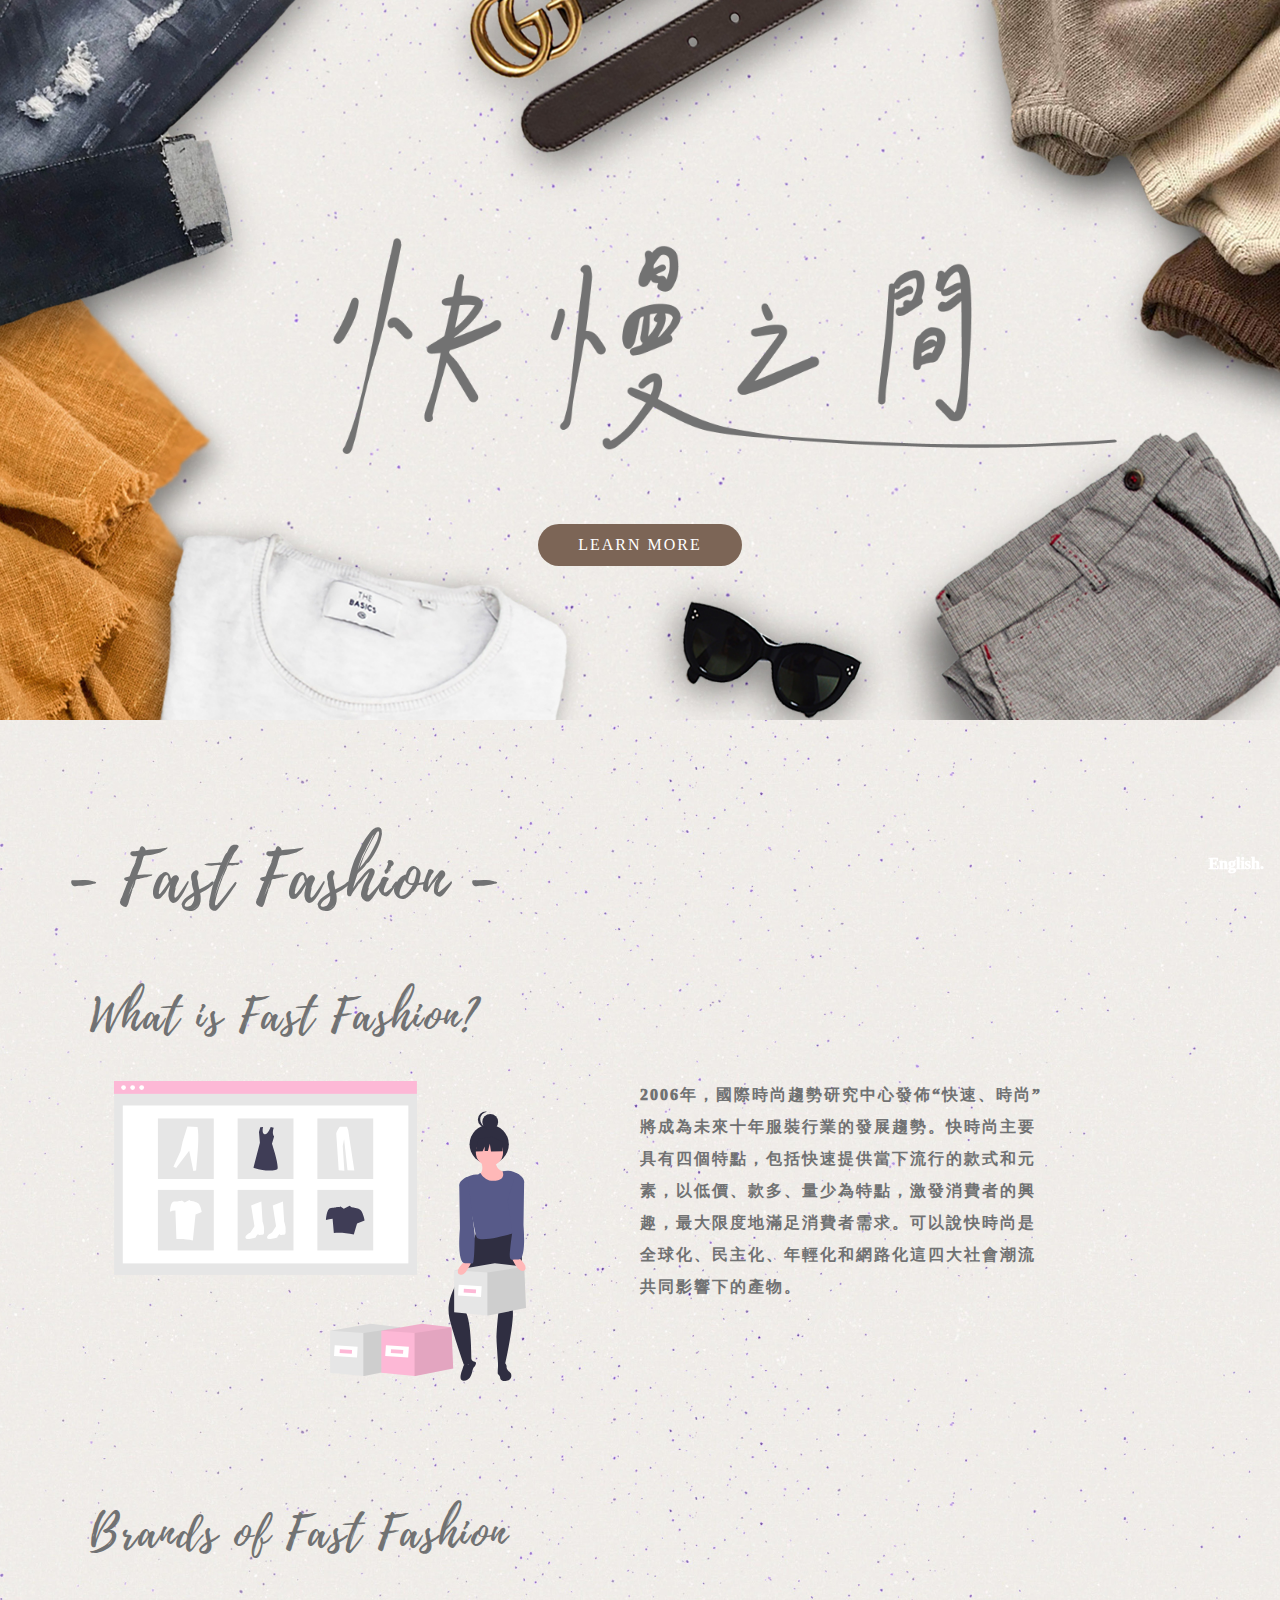
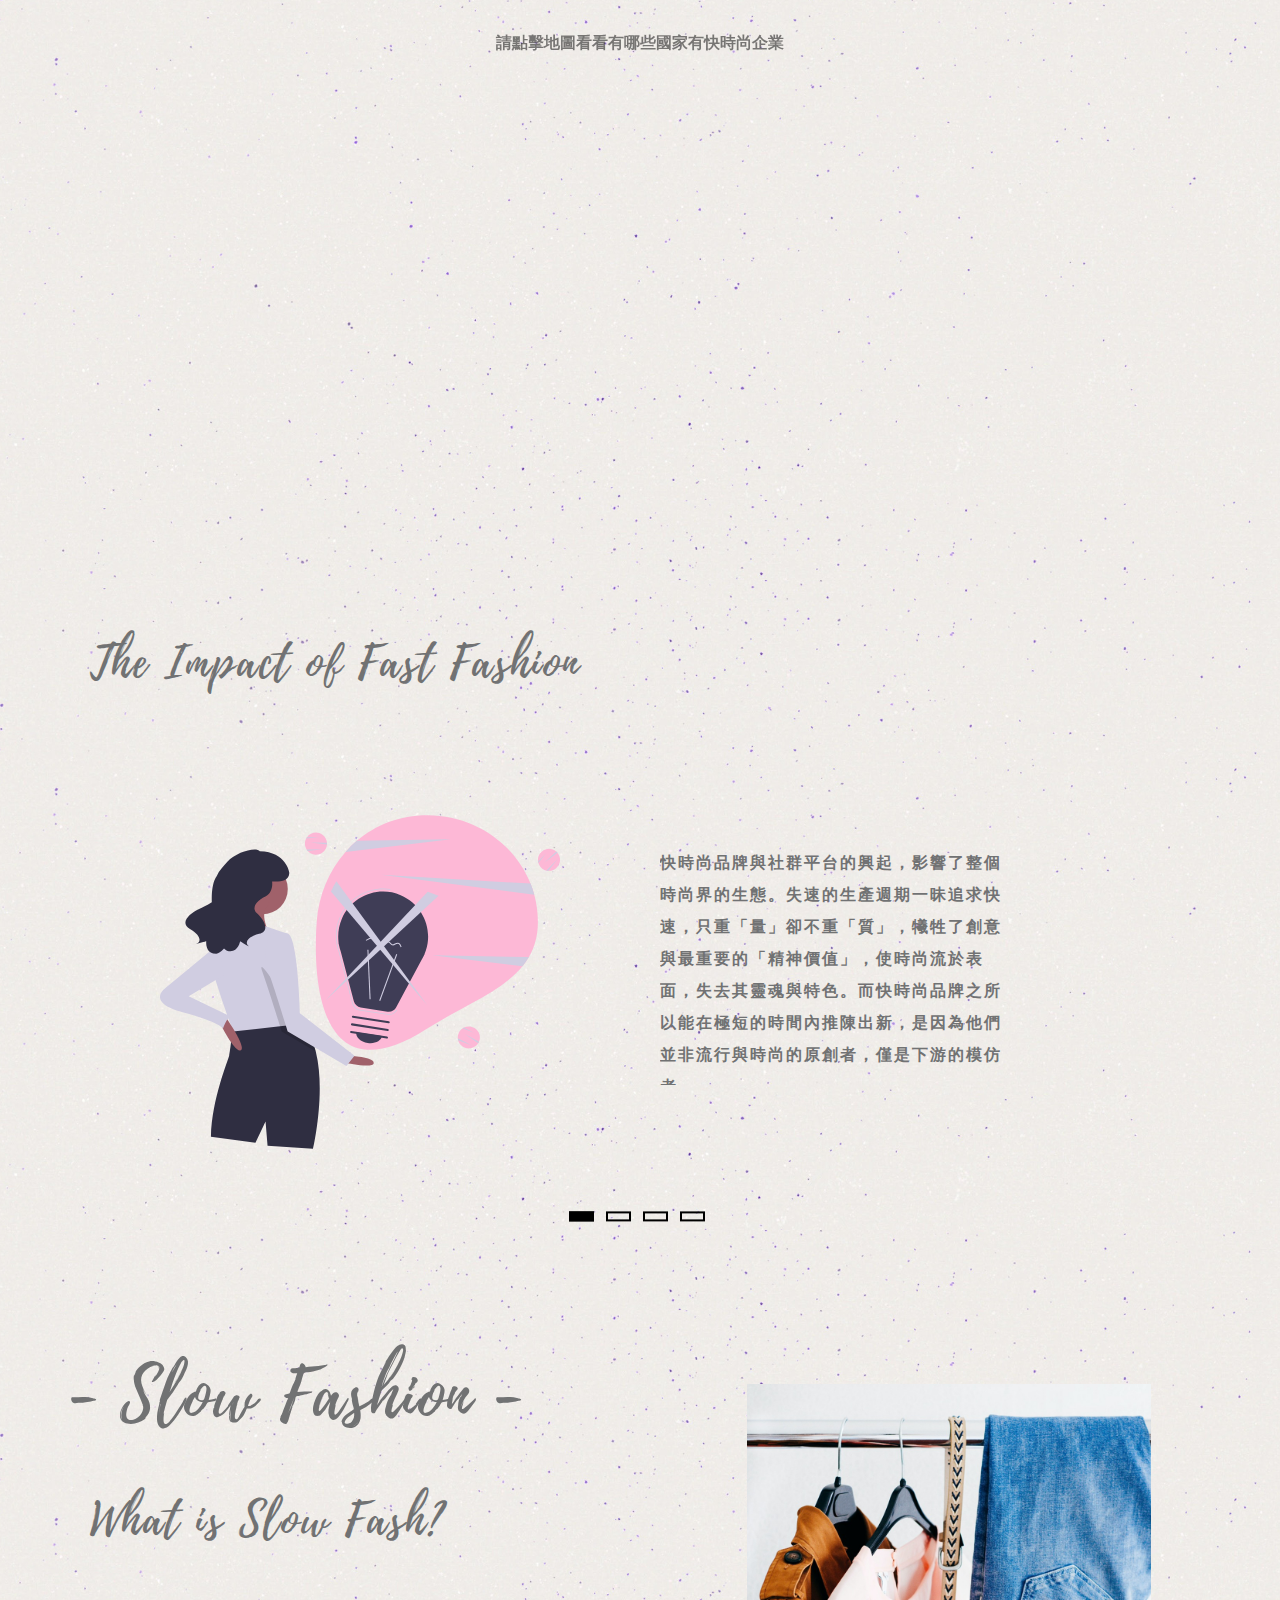
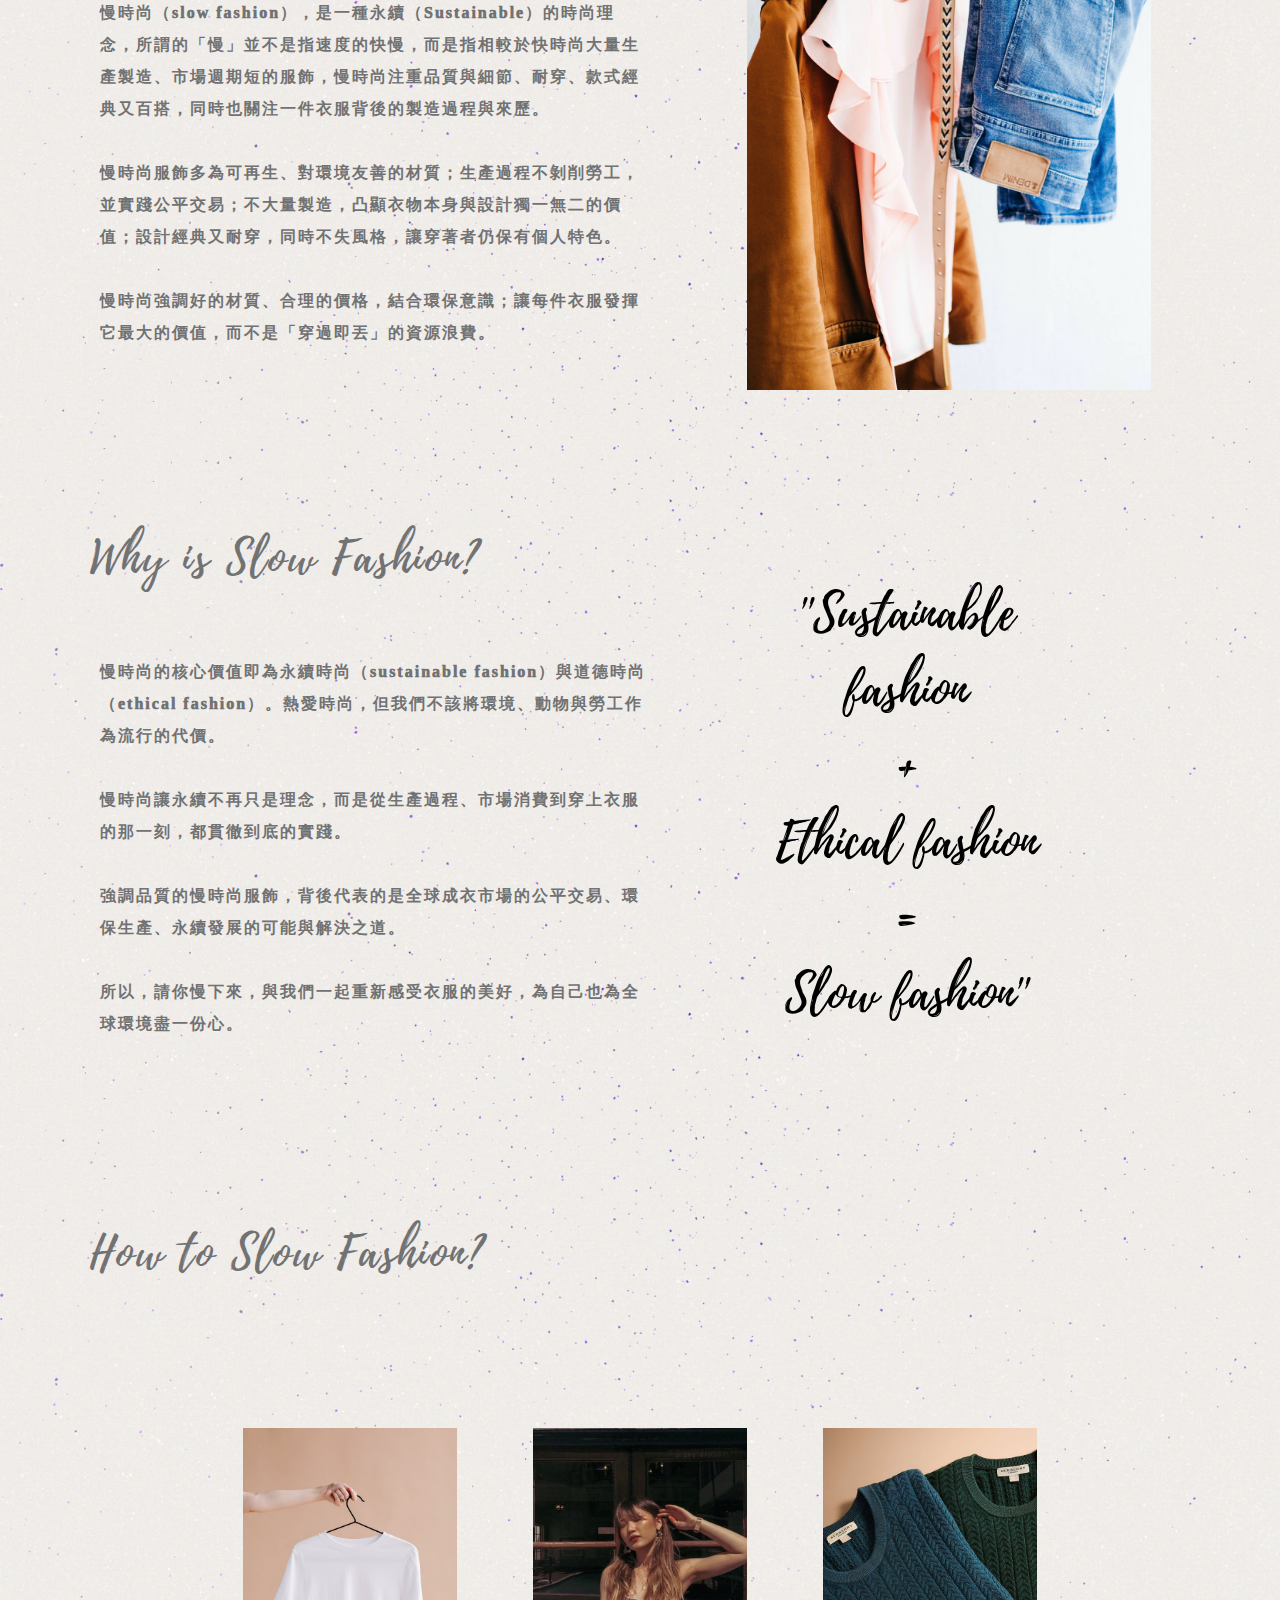
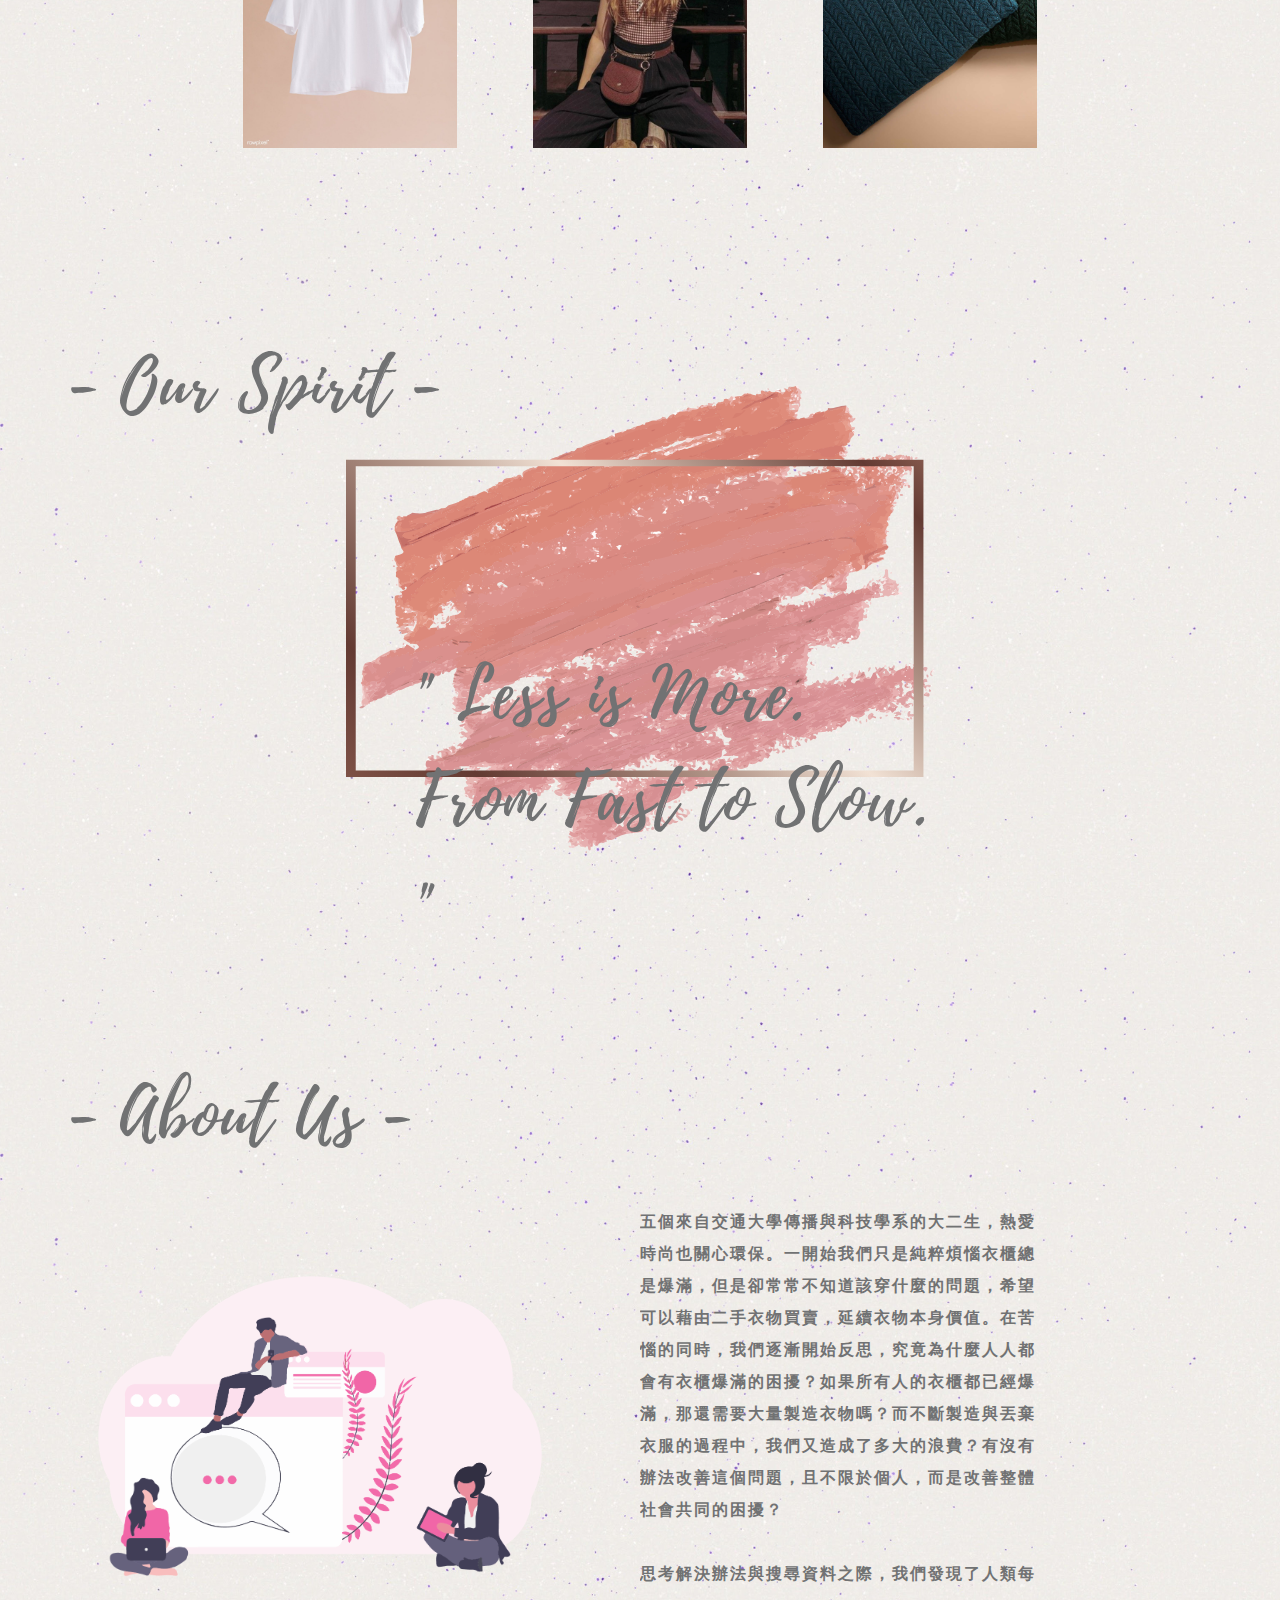
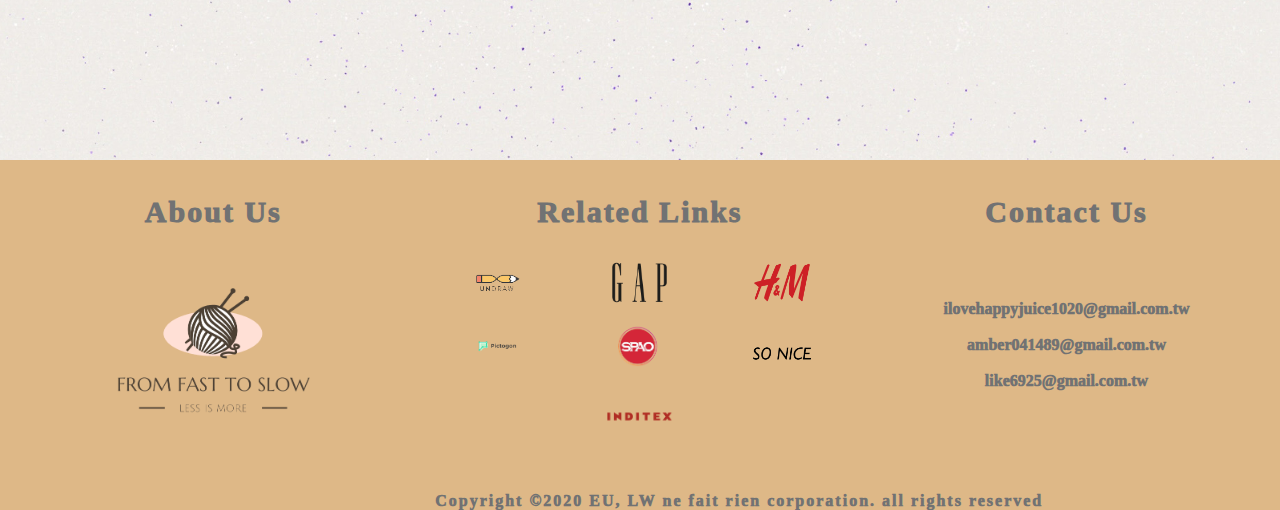
==== commit 4a2de963: "Update index.html" ====
--- a/final_2/index.html
+++ b/final_2/index.html
@@ -225,7 +225,7 @@
 			</div>
 			<!--重複穿搭-->
 			<div id="modalBtn_c" class="col-2 picture_container_s">
-				<img src="P_repeat.jpg" width="100%" height="100%">
+				<img src="p_repeat.jpg" width="100%" height="100%">
 				<div class="picture_s " >
 					<P class='picture_s_w'>重複穿搭</P>
 				</div>
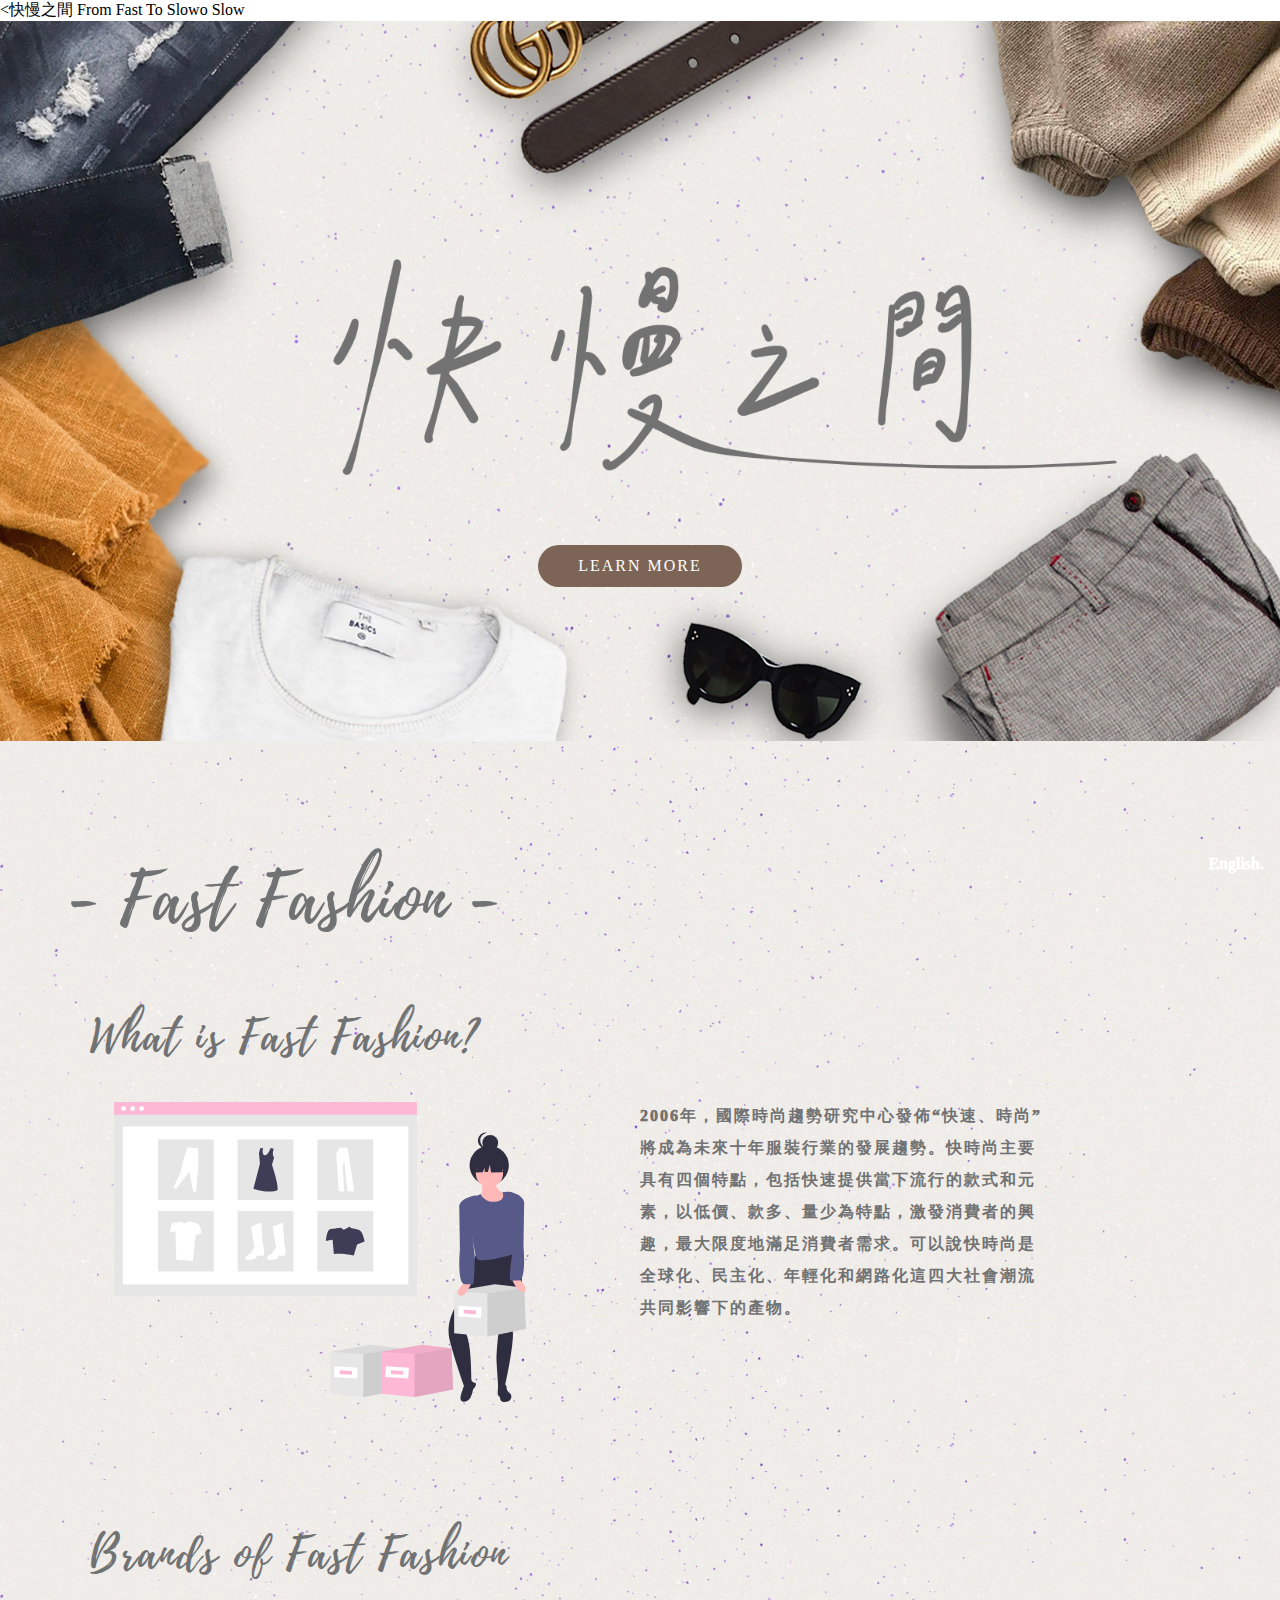
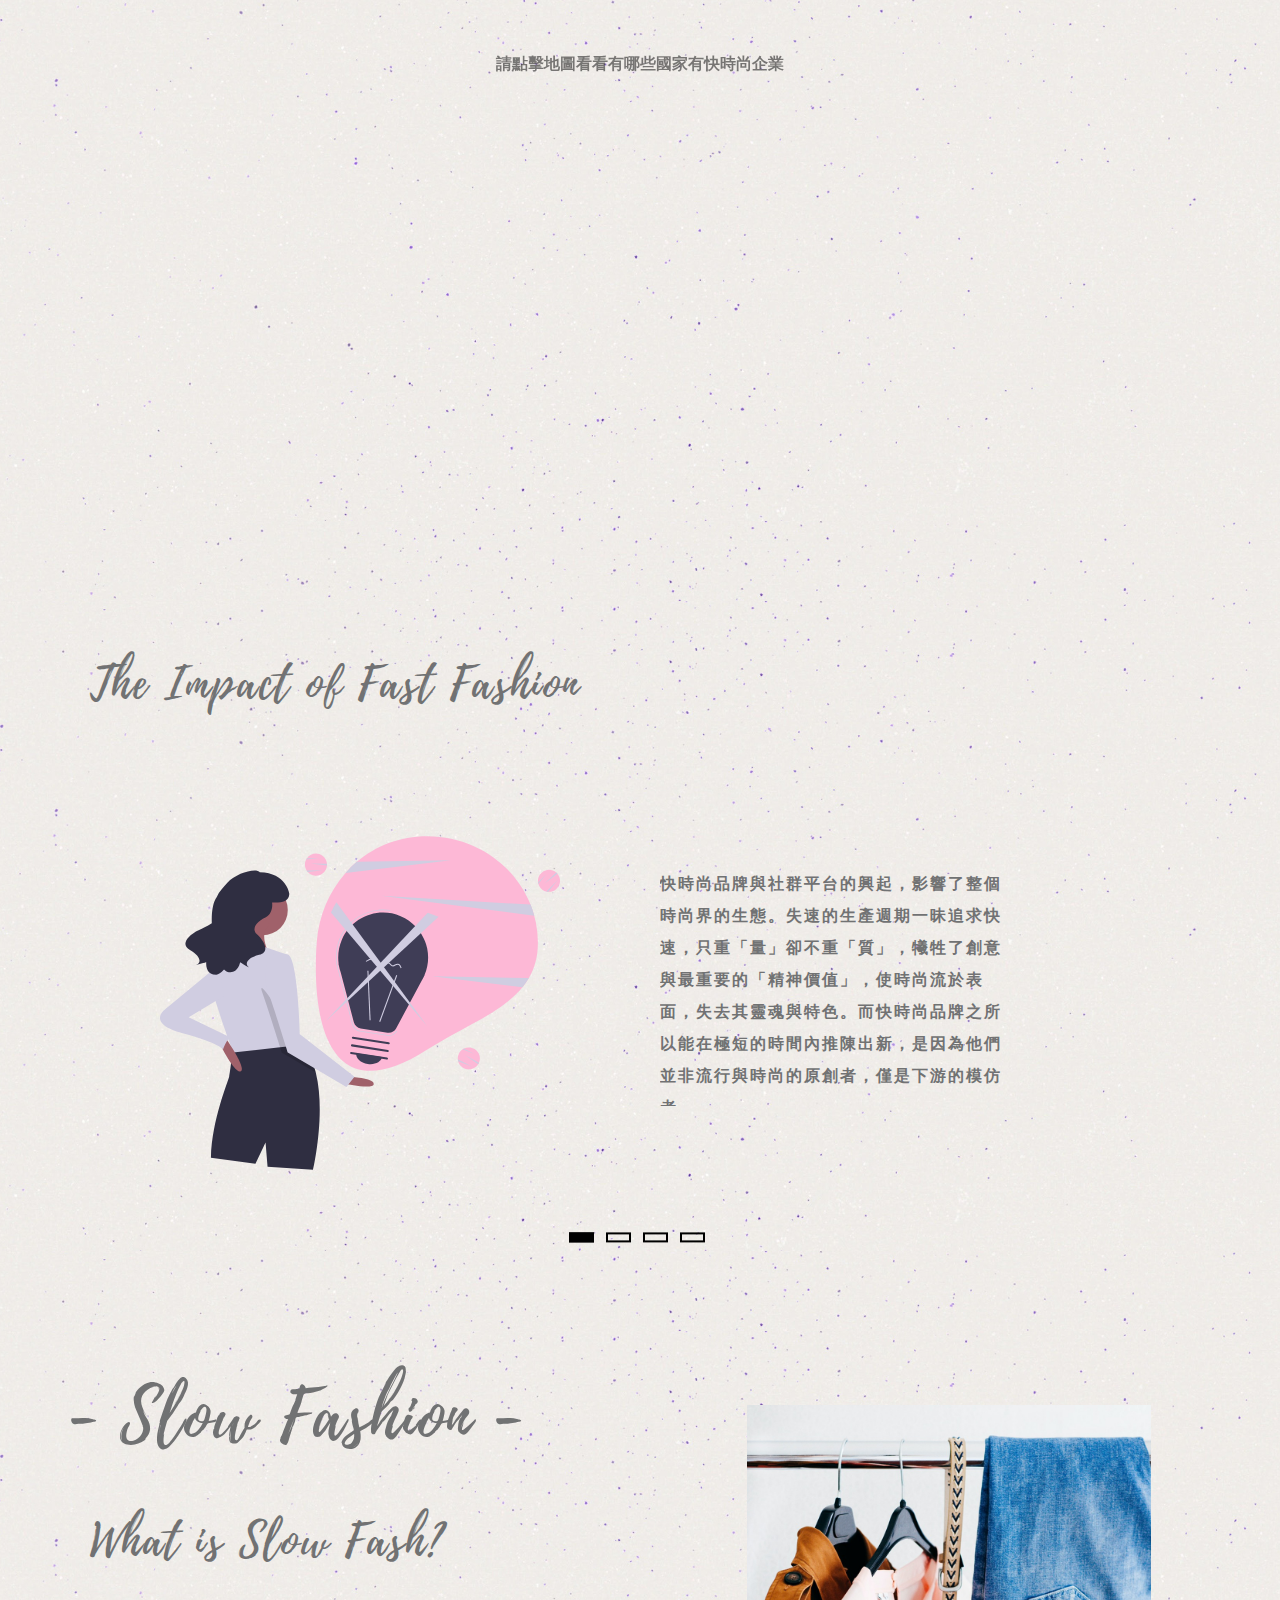
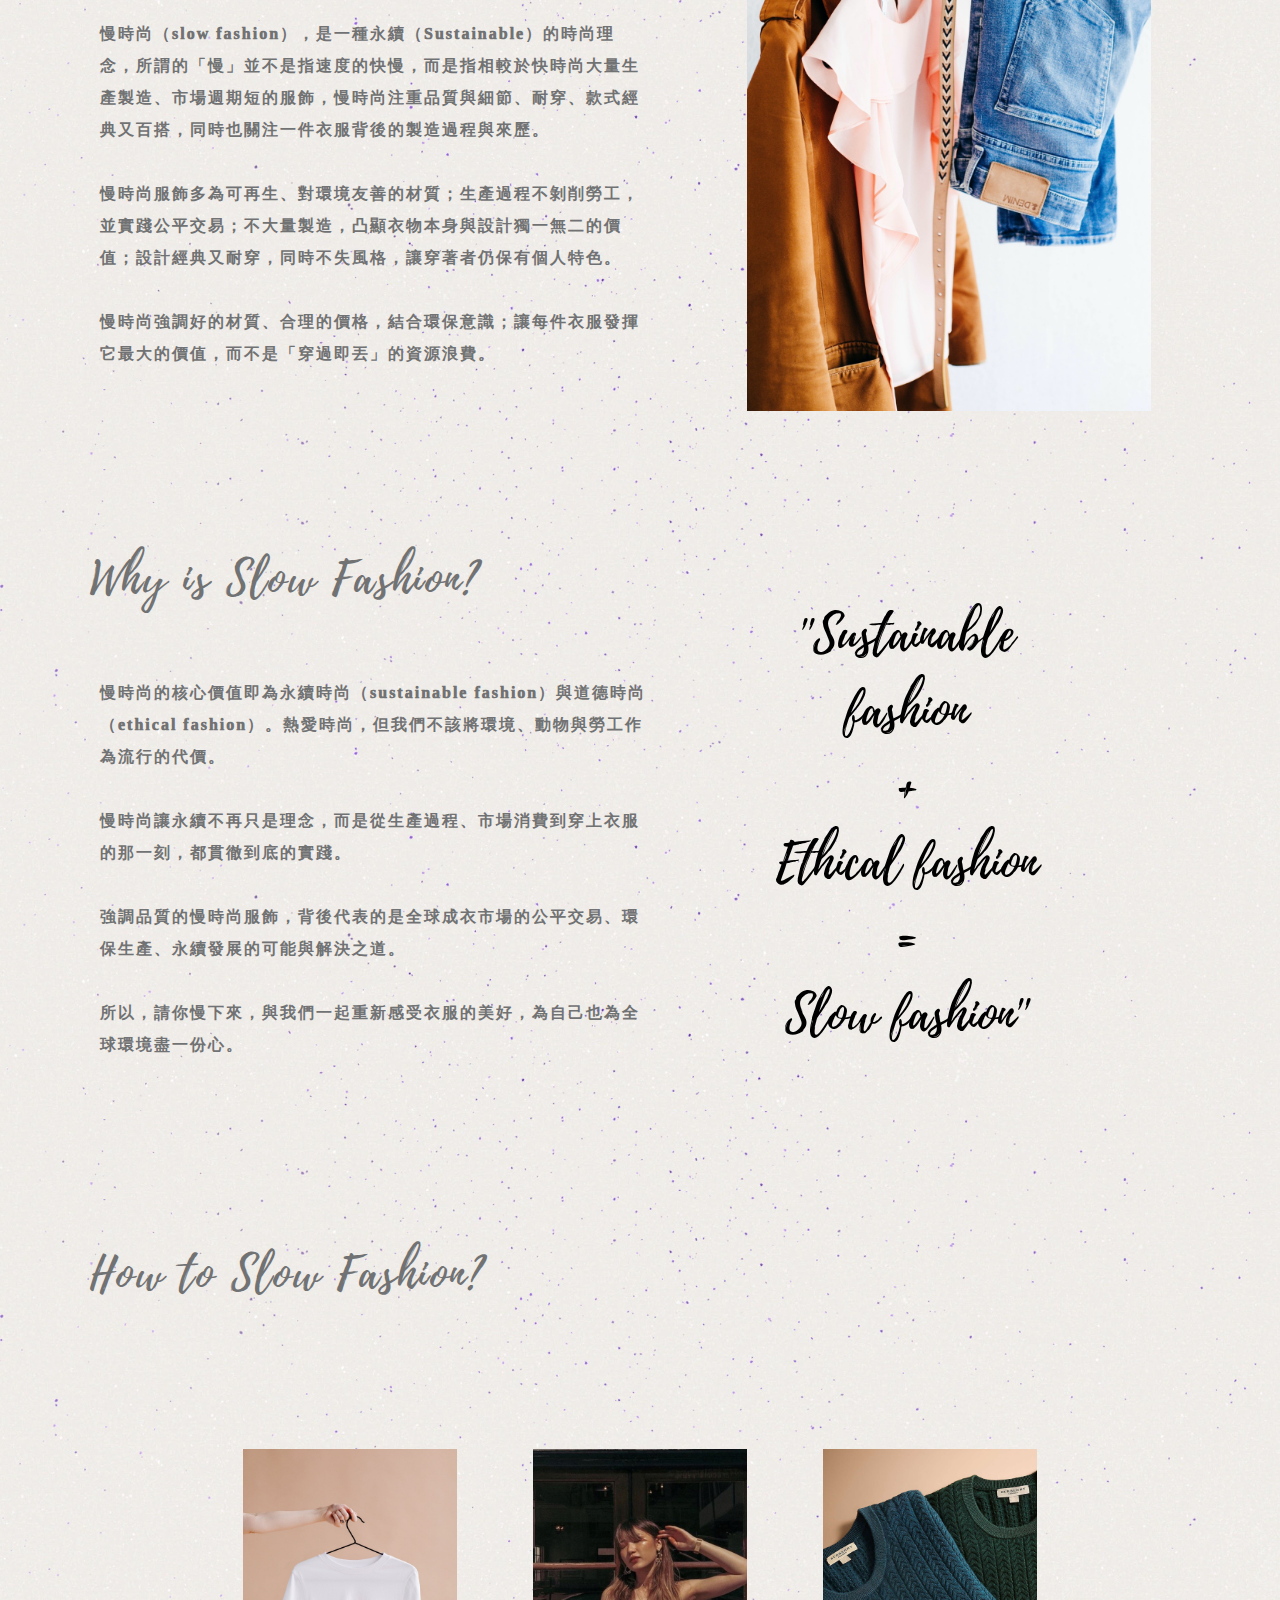
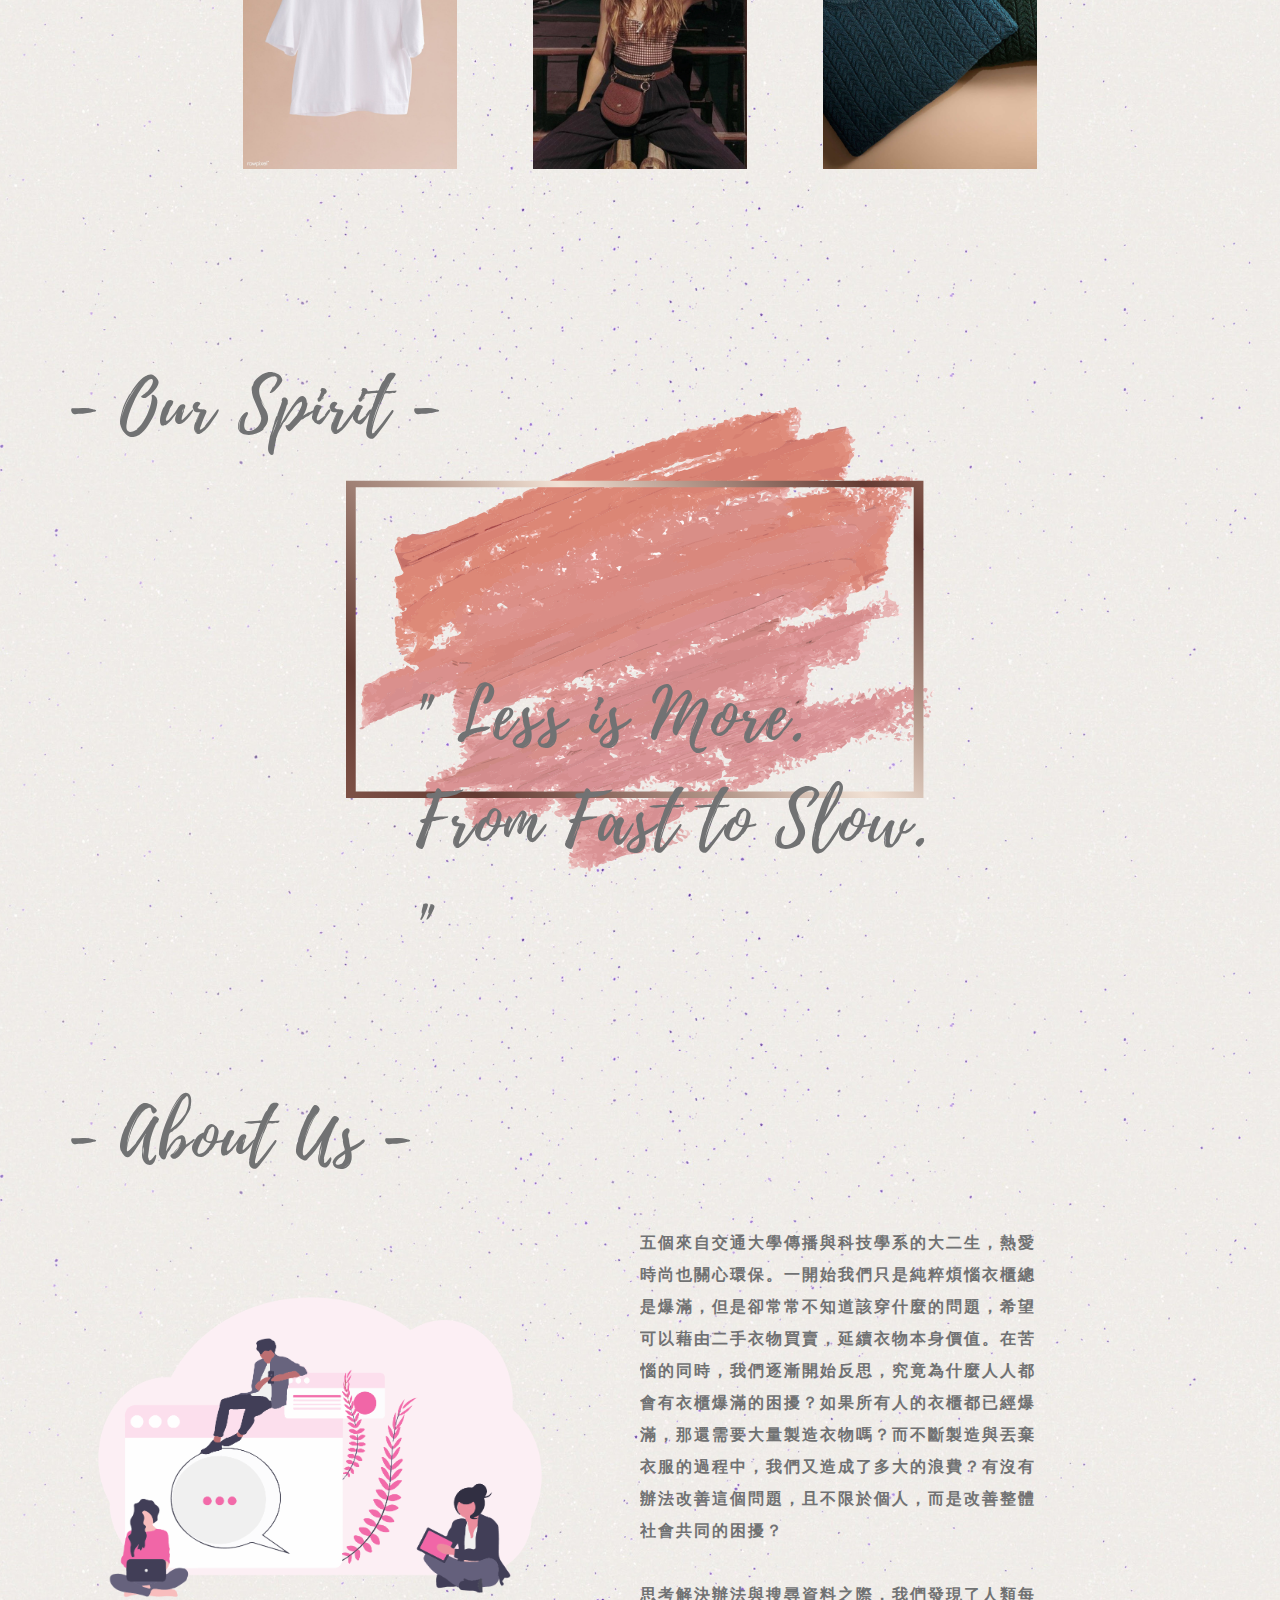
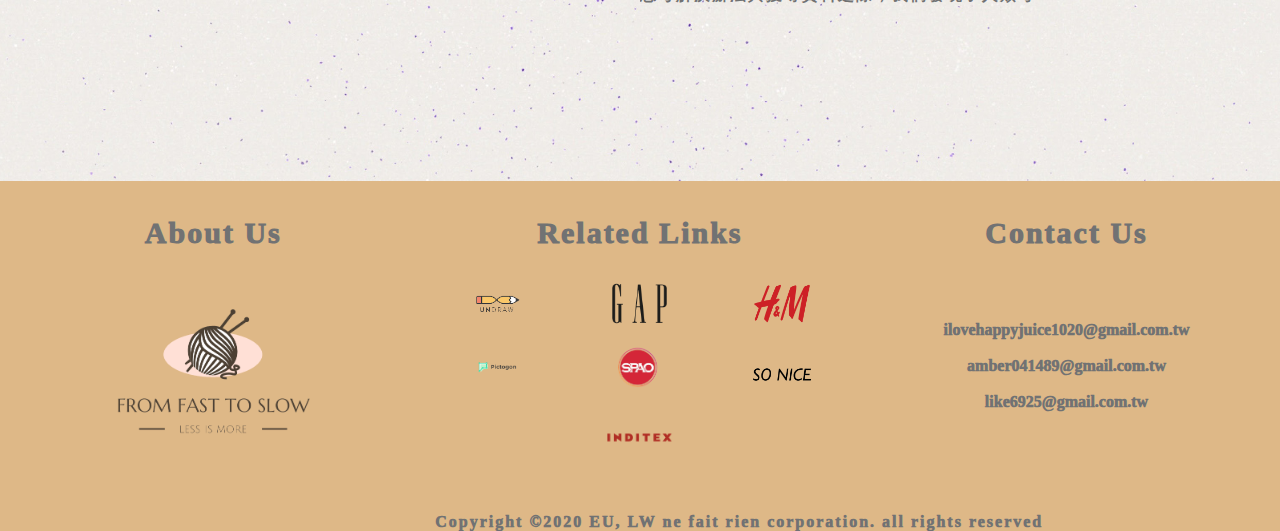
==== commit 63a2dc06: "Update index.html" ====
--- a/final_2/index.html
+++ b/final_2/index.html
@@ -6,7 +6,7 @@
 <head>
 <meta charset="UTF-8">
 <meta name="viewport" content="width=device-width, initial-scale=1">
-<title>test</title>
+<快慢之間 From Fast To Slowo Slow</title>
 <link rel="stylesheet" type="text/css" href="test.css">
 <link rel="stylesheet" type="text/css" href="https://unpkg.com/aos@2.3.1/dist/aos.css">
 
@@ -265,7 +265,7 @@
 			    <div class="col-7 modal_content_container plz">
 			    	<p>需要＞想要<br>
 					不過度購買衣物，每次買衣服前，先想一想：我真的需要這件衣服嗎？我是不是已經有類似款式了？我會很常穿這件衣服嗎？三思後做出最終決定！千萬不要敗給了衝動魔鬼，最後買了衣服卻塞在衣櫃最底層，一次也沒拿出來穿。<br><br>
-					量＞質<br>
+					質＞量<br>
 					與其購買大量便宜但品質不那麼好、拋棄率較高的衣物，我們建議購買質感與設計感兼具的服飾，雖然價格可能較高，但長遠來看，不僅能省下不必要的浪費，也能減少對環境帶來的廢棄衣物負擔。透過穿搭技巧，搭配質感衣物，能夠穿出更具特色的個人風格。
 				</p>
 			    </div>
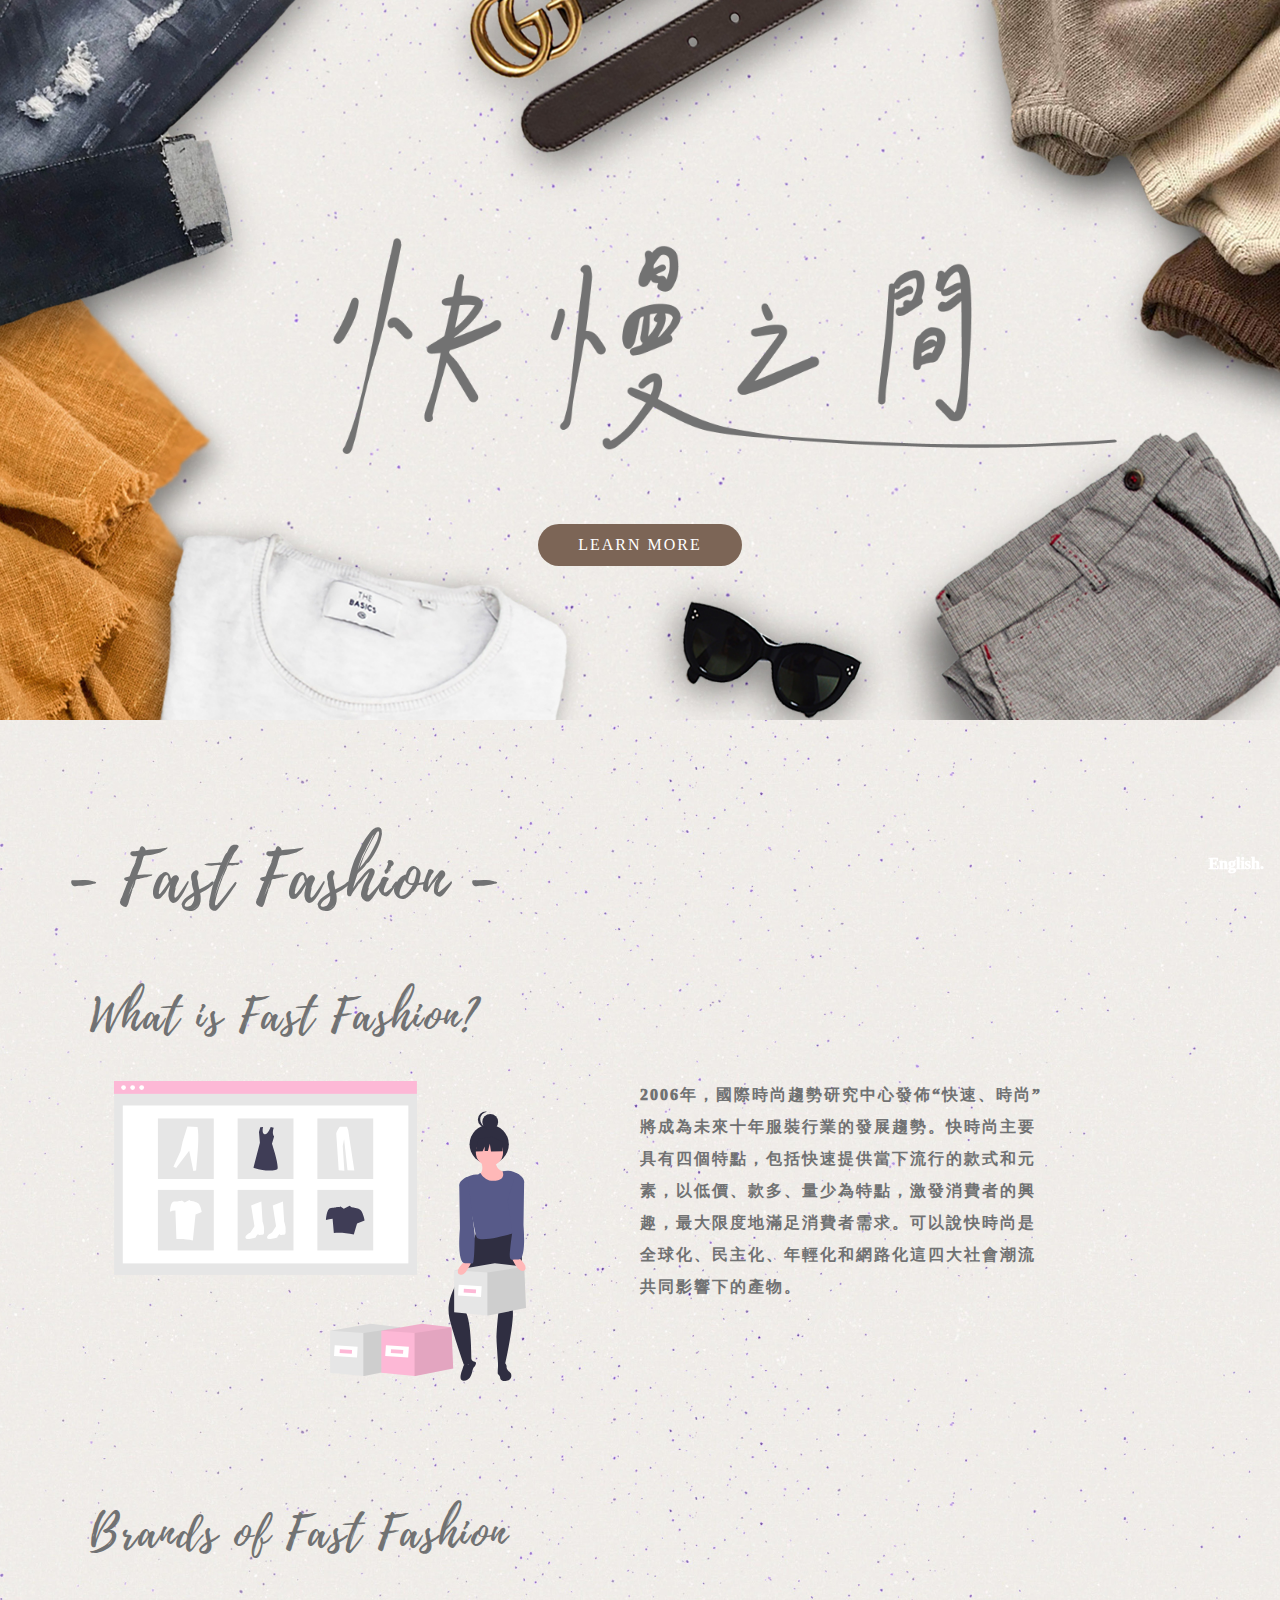
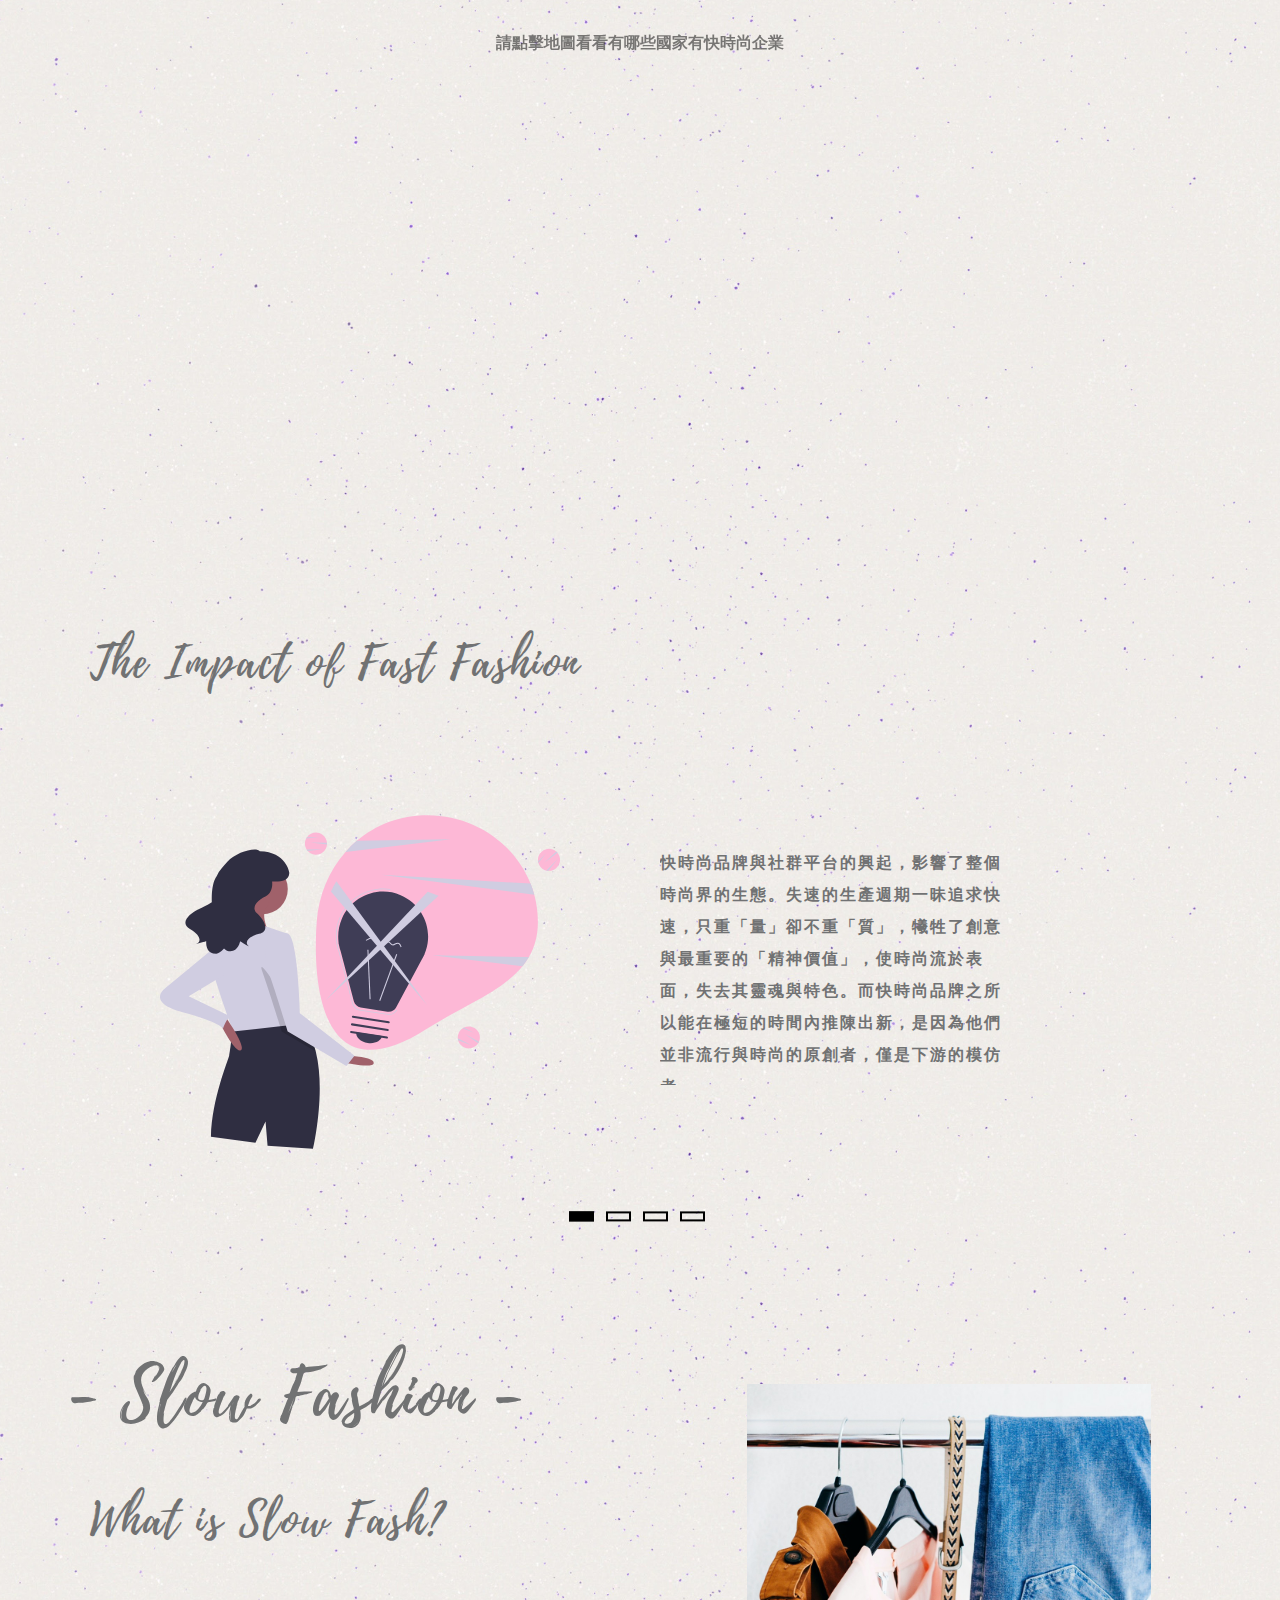
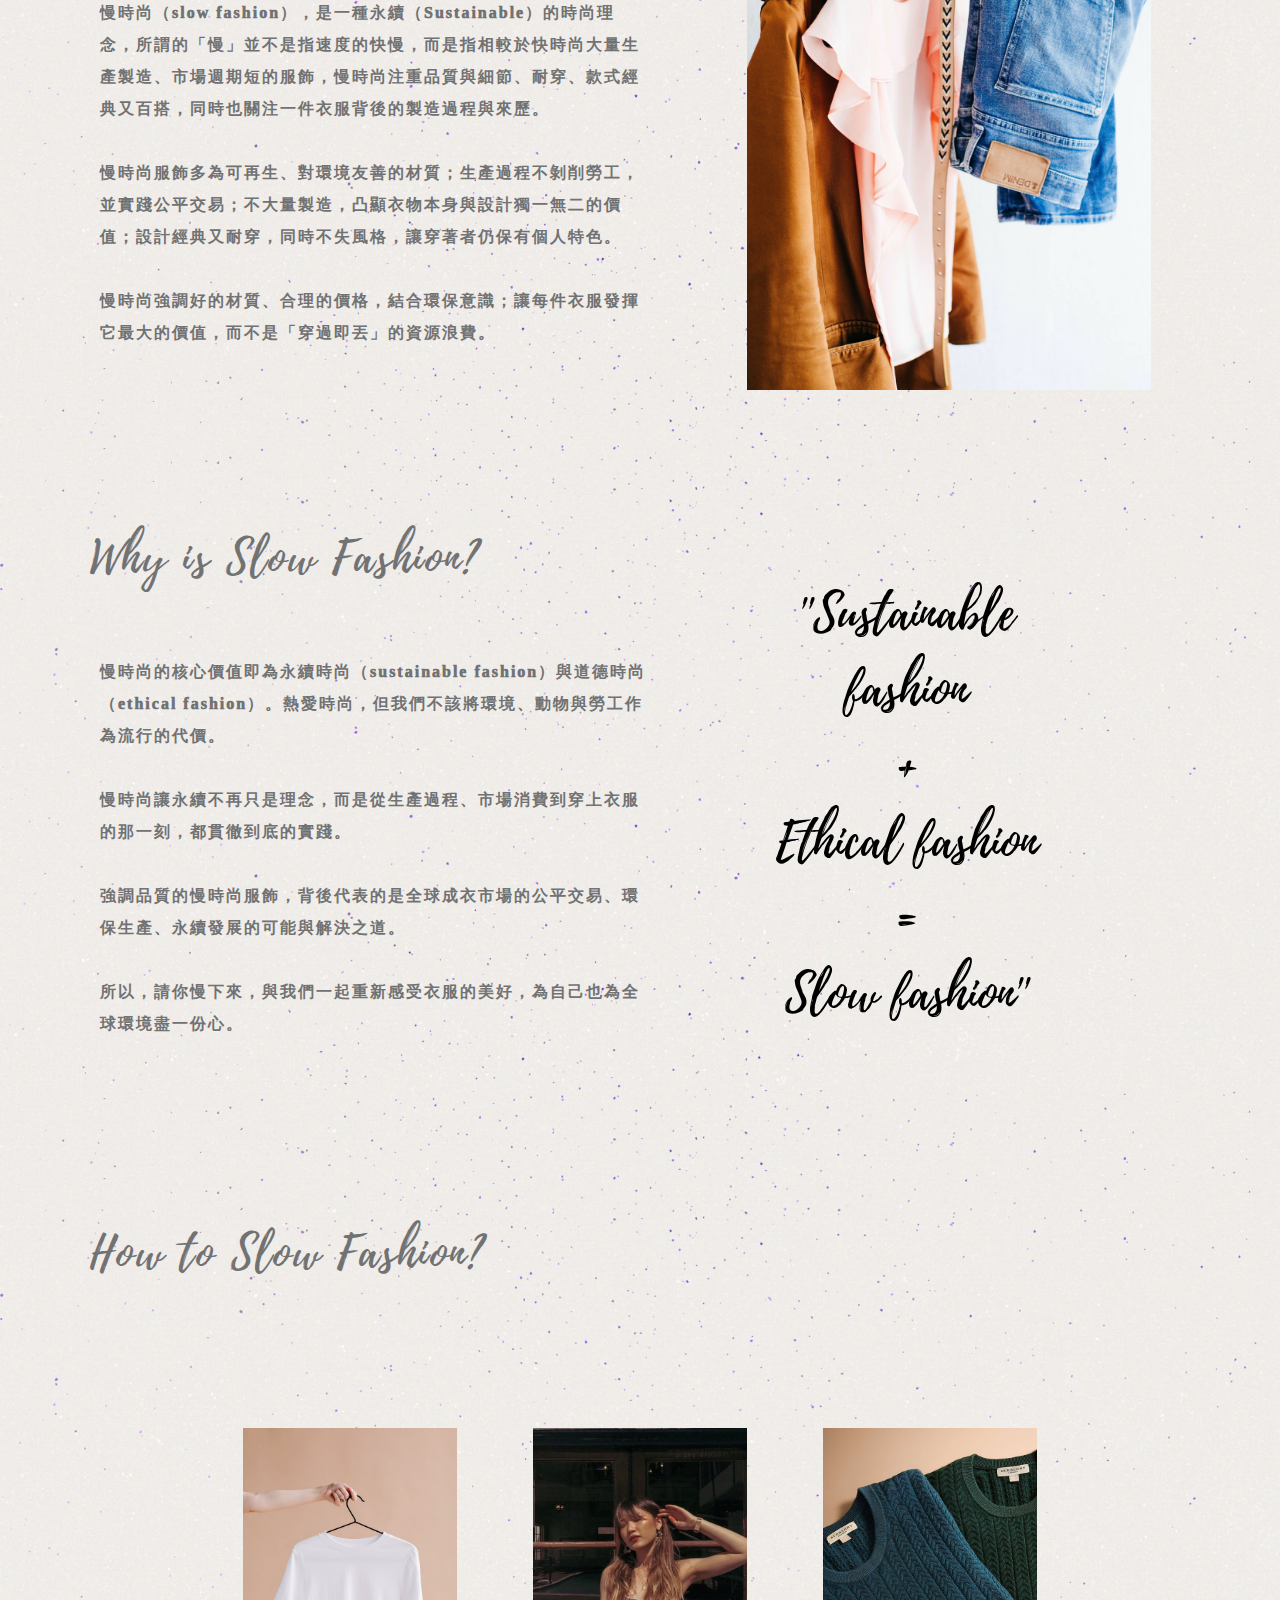
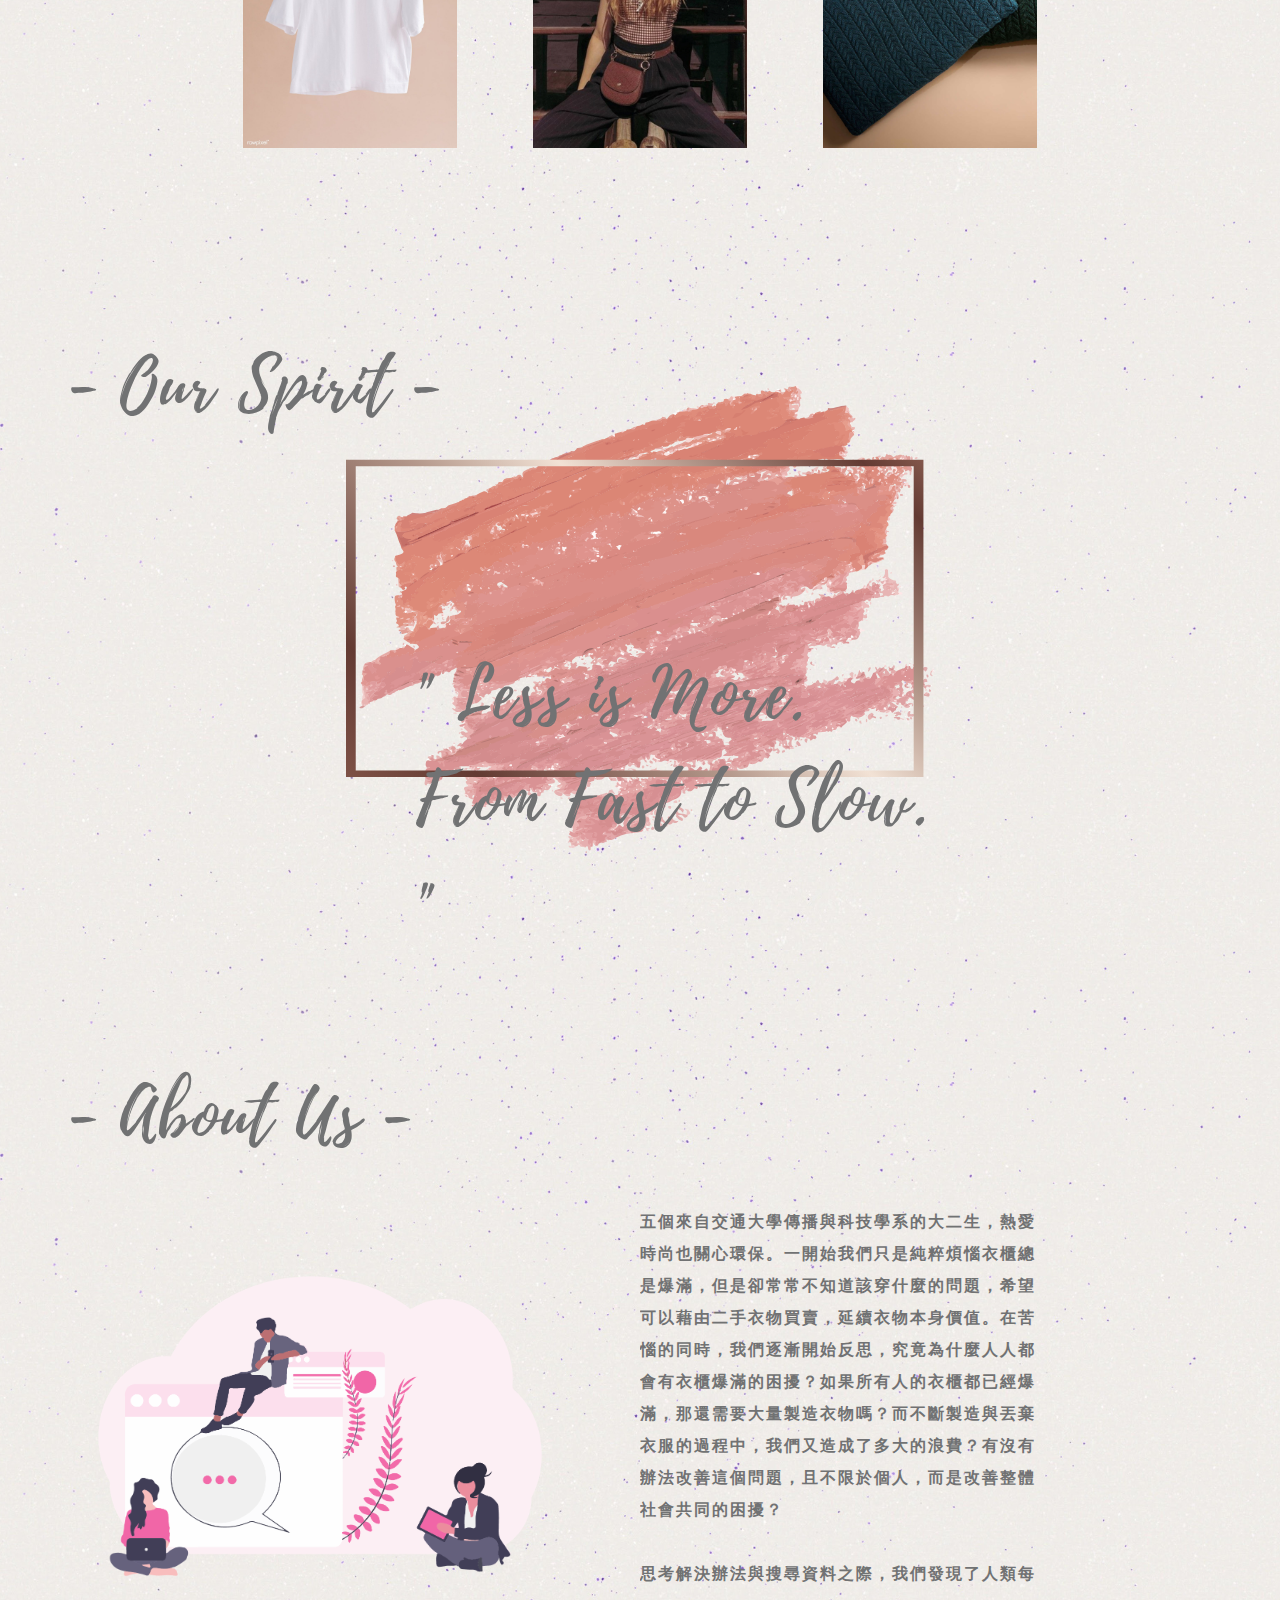
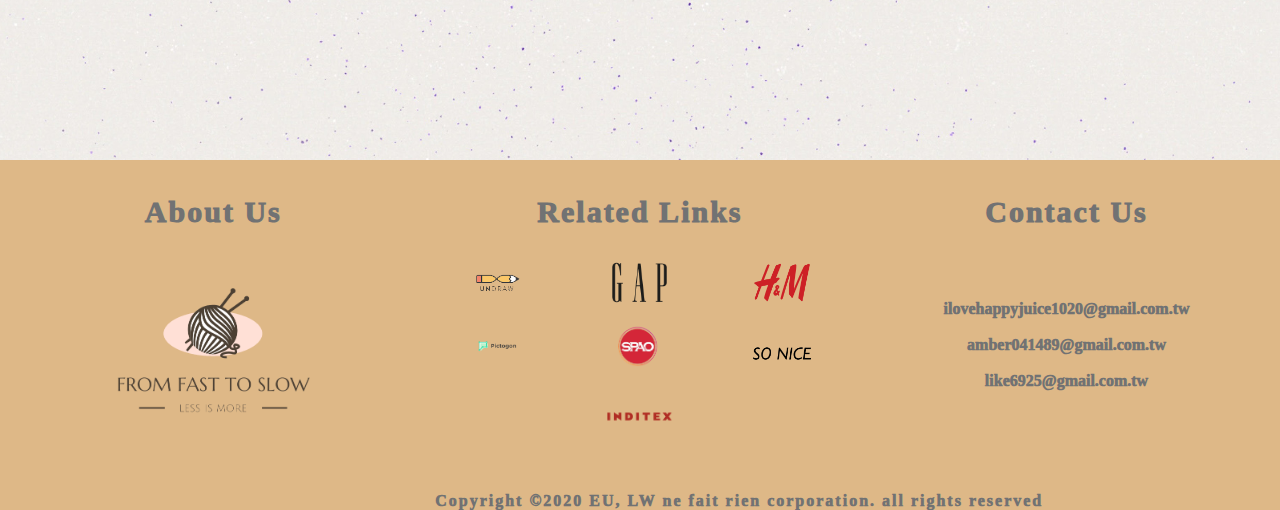
==== commit f11da733: "Update index.html" ====
--- a/final_2/index.html
+++ b/final_2/index.html
@@ -6,7 +6,7 @@
 <head>
 <meta charset="UTF-8">
 <meta name="viewport" content="width=device-width, initial-scale=1">
-<快慢之間 From Fast To Slowo Slow</title>
+<title>快慢之間 From Fast To Slowo Slow</title>
 <link rel="stylesheet" type="text/css" href="test.css">
 <link rel="stylesheet" type="text/css" href="https://unpkg.com/aos@2.3.1/dist/aos.css">
 
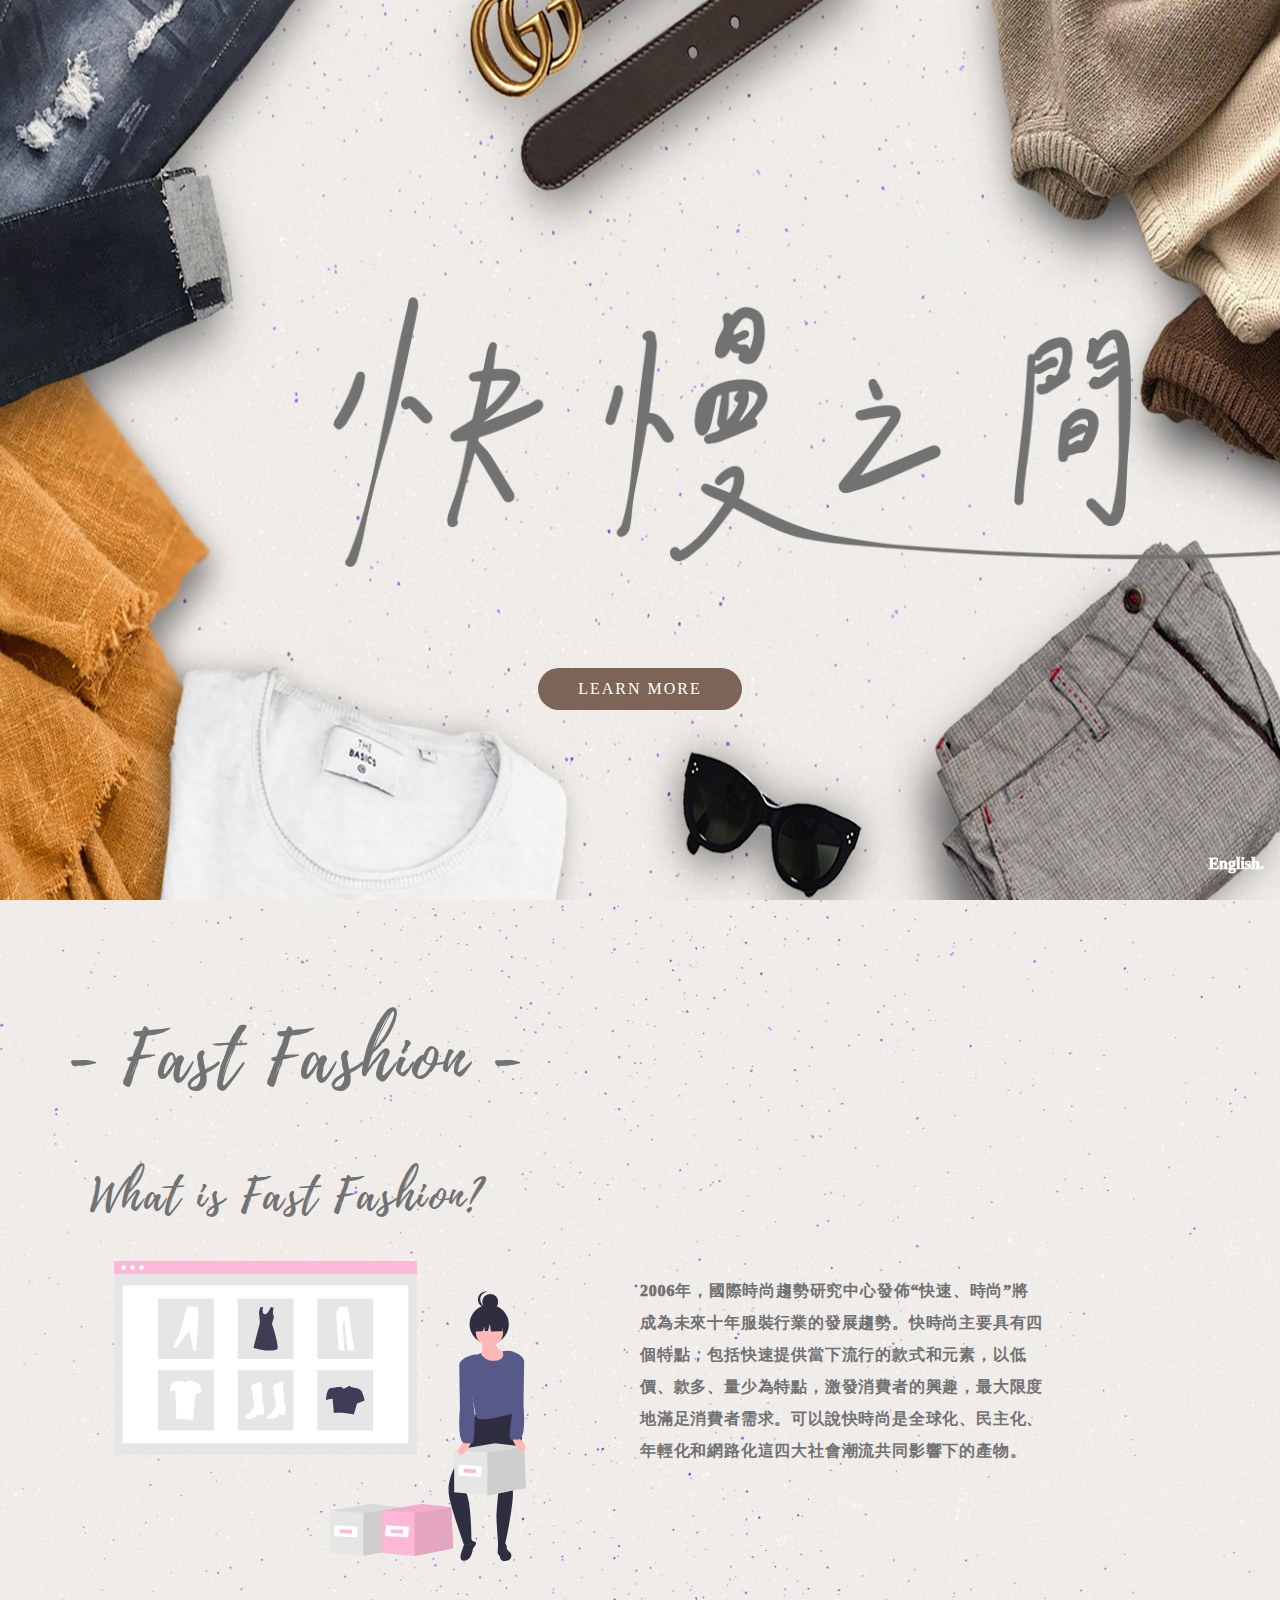
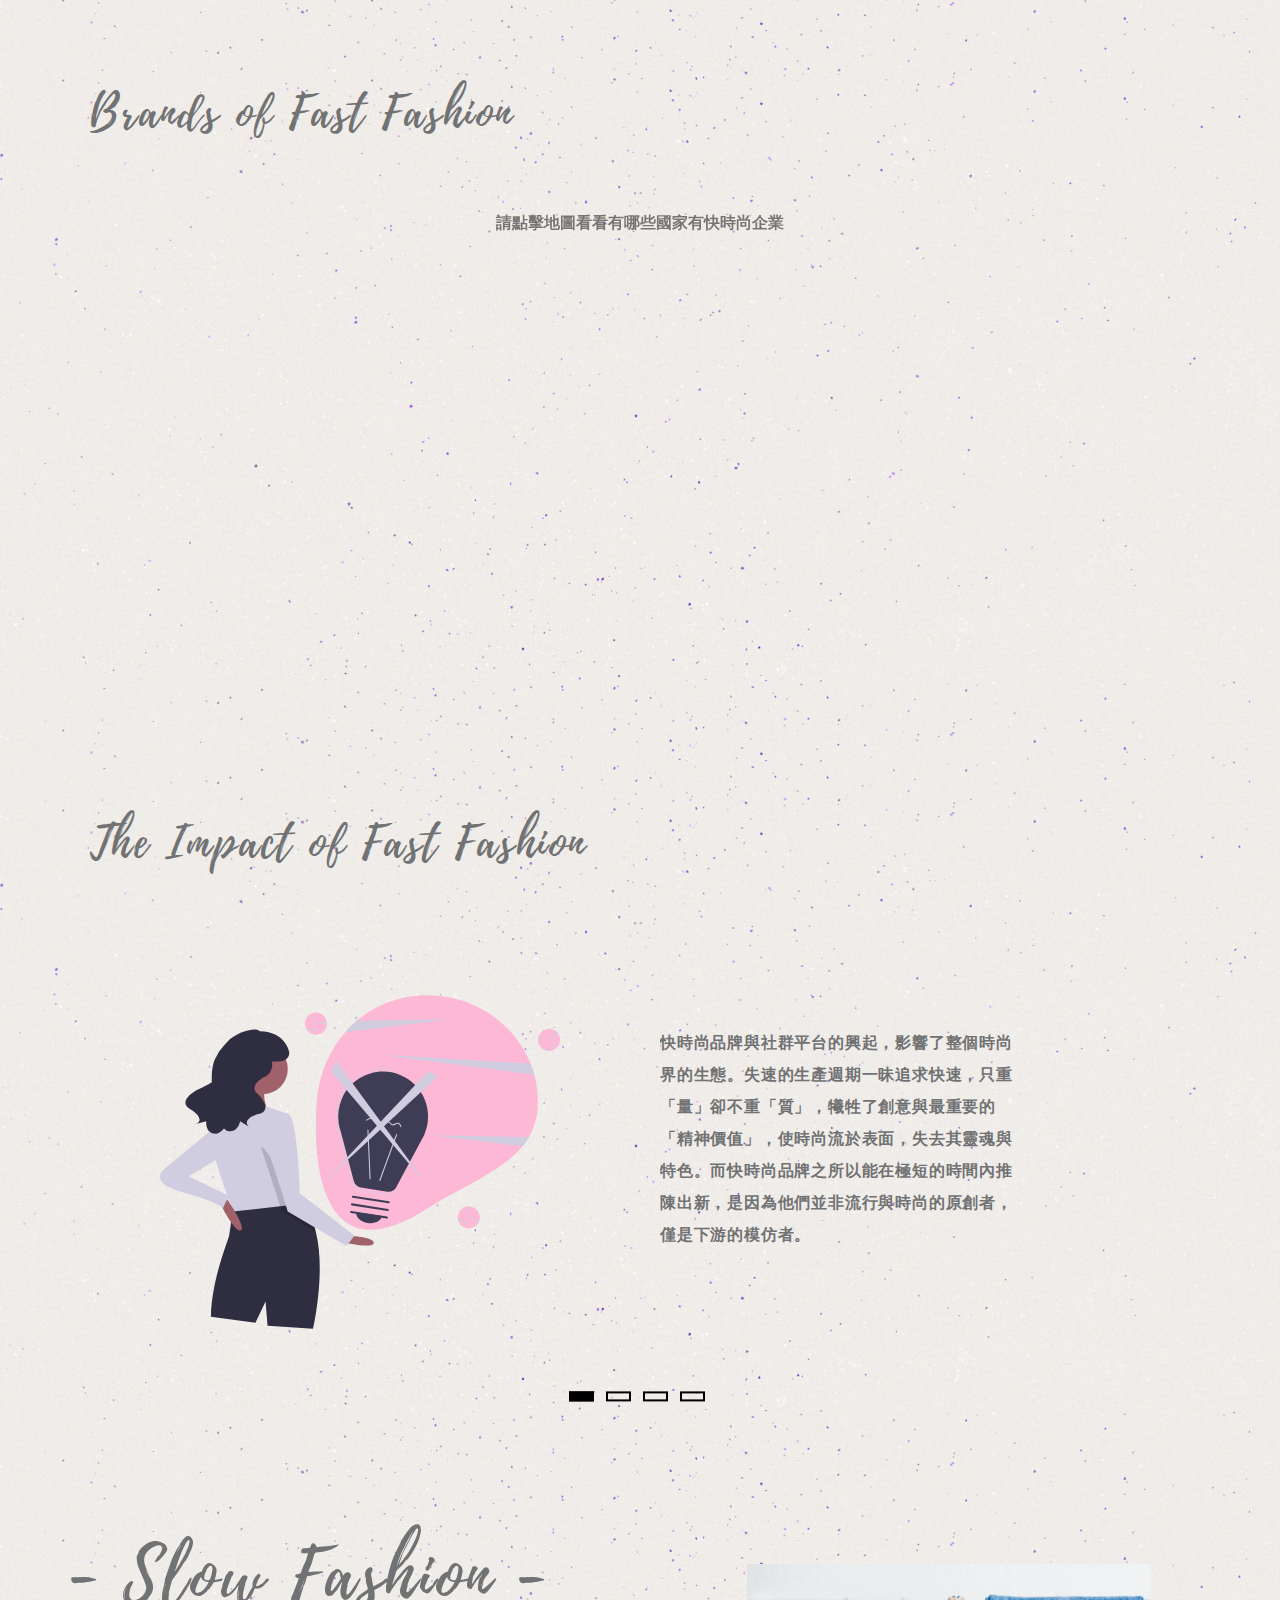
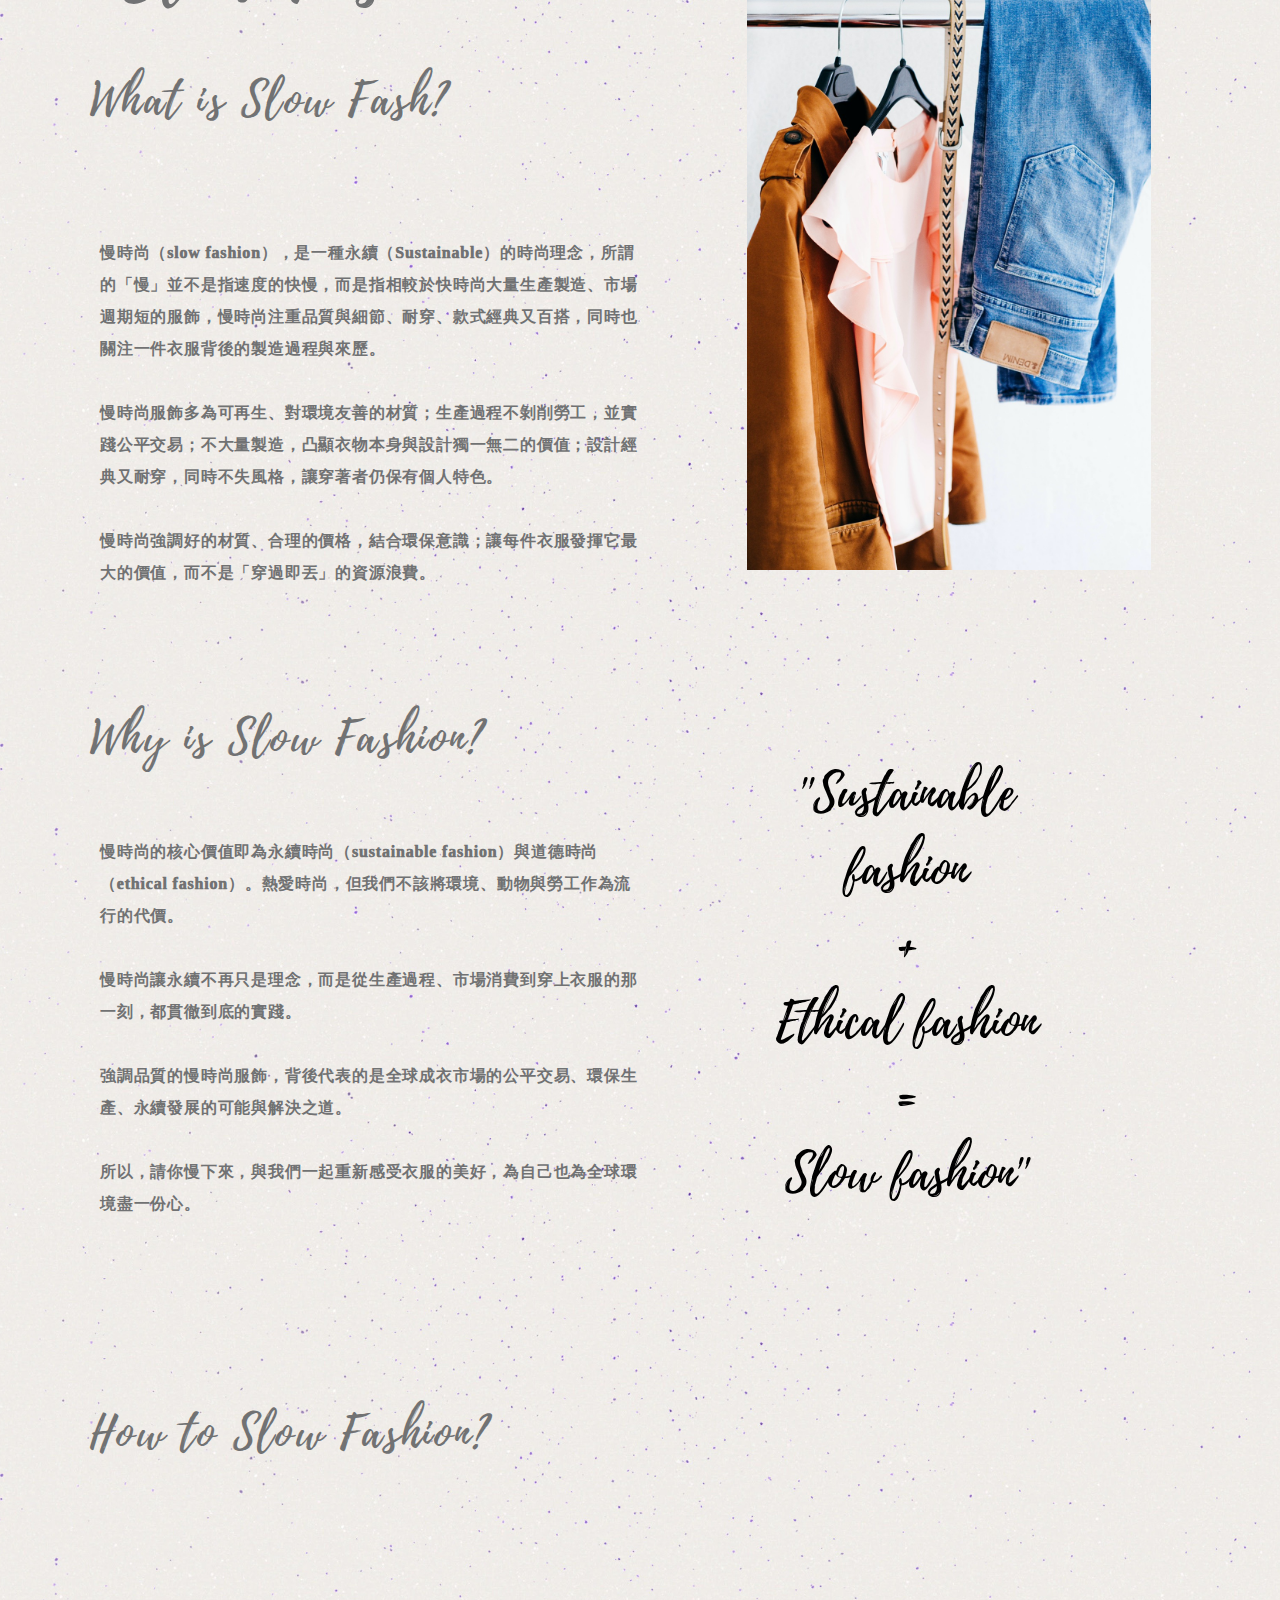
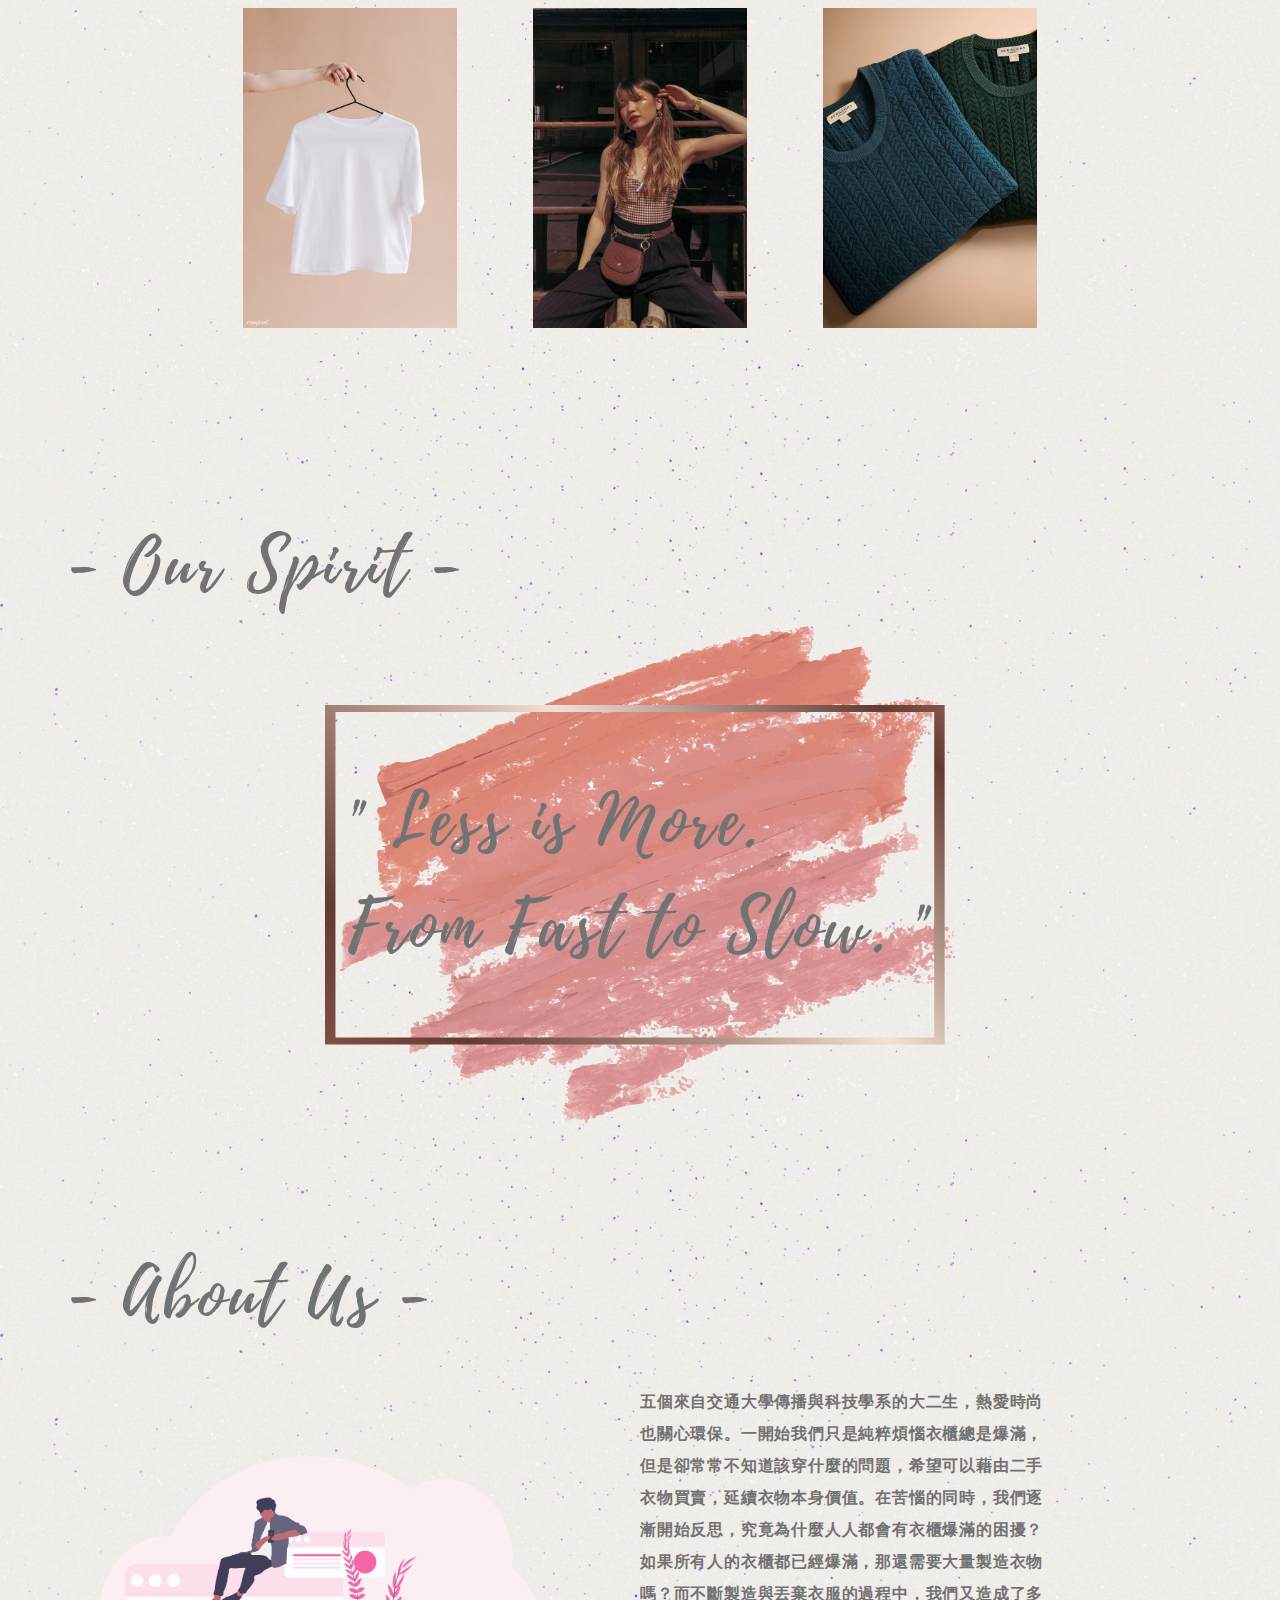
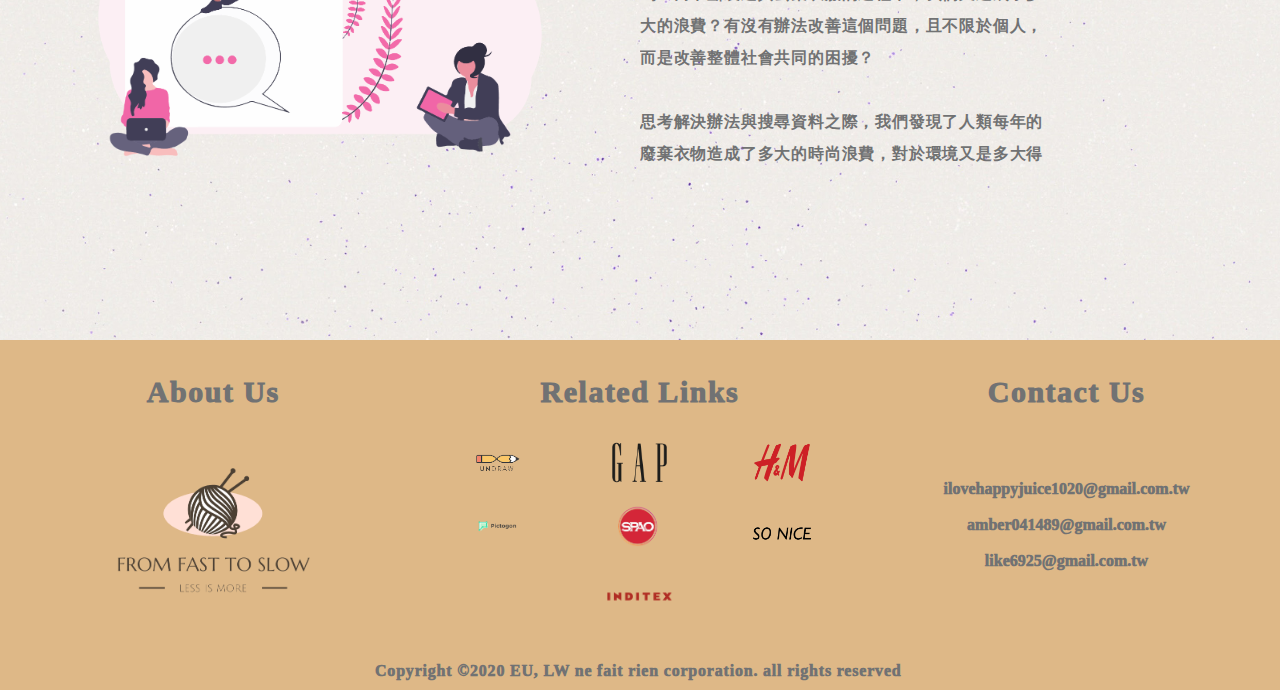
==== commit 8a73e7da: "2" ====
--- a/final_2/index.html
+++ b/final_2/index.html
@@ -281,7 +281,7 @@
 				<p id="spiritFashion" class="pageTitle">- Our Spirit -</p>
 		</div>
 		<div class="container_spirit ">
-			<img src="p_spirit.svg" class="background_spirit">
+			<!-- <img src="p_spirit.svg" class="background_spirit"> -->
 			<p class="pageTitle content_spirit">" Less is More.<br>From Fast to Slow. "</p>
 		</div>
 	</section>
@@ -340,14 +340,14 @@
 	       	
 			       	<div class=" col-12 ft_iwannadie">
 			        <img src="seeyou-01.png" width="30%" height="auto" class="About-Us-Image">
-			        <p class="ft_gohellplz">工程部總監　施奕如</p>
+			        <p class="ft_plz">工程部總監　施奕如</p>
 			        <p class="shortwords">「好累花好久時間」<br>
 			        請打：1925</p>
 			        </div>
 		        
 			        <div class=" col-12 ft_iwannadie">
 			        <img src="me-01.png" width="30%" height="auto" class="About-Us-Image">
-			        <p class="ft_gohellplz">庶務部總監　陳嶸</p>
+			        <p class="ft_plz">庶務部總監　陳嶸</p>
 			        <p class="shortwords">「我向台下的各位同學宣布，明年只能三個人一組！」</p>
 			        </div>
 			    </div>
@@ -355,13 +355,13 @@
        			<div class=" col-5 ft_100">
 			       	<div class="col-12 ft_iwannadie">
 			        <img src="amberkiki-01.png" width="30%" height="auto" class="About-Us-Image">
-			        <p class="ft_gohellplz">內容部總監　鄭惠心</p>
+			        <p class="ft_plz">內容部總監　鄭惠心</p>
 			        <p class="shortwords">「喵喵喵 喵 喵喵喵喵 喵喵喵喵 喵喵 喵 喵喵喵」<br>徵公，會疼會養，要能容忍脫序行為。</p>
 			       </div>
 	   		
 			       <div class="col-12 ft_iwannadie">
 			        <img src="amber.png" width="30%" height="auto" class="About-Us-Image">
-			        <p class="ft_gohellplz">翻譯總監　王湘瑜</p>
+			        <p class="ft_plz">翻譯總監　王湘瑜</p>
 			        <p class="shortwords">沒啥想說的</p>
 			       </div>
 				</div>
@@ -426,16 +426,16 @@
 	<!-- icon bar -->
 	<div id="icon_bar" class="iconHide">
 		<div class="card">
-		<a href="https://www.facebook.com/caigezhuanyebinlangtan/"><img src="p_fb0.png"><img src="p_fb.png" class="icon_hover"></a>
+		<a href="#"><img src="p_fb0.png"><img src="p_fb.png" class="icon_hover"></a>
 		</div>
 		<div class="card">
-		<a href="https://www.instagram.com/loser__dogs3.0/"><img src="p_ins0.png"><img src="p_ins.png" class="icon_hover"></a>
+		<a href="#"><img src="p_ins0.png"><img src="p_ins.png" class="icon_hover"></a>
 		</div>
 		<div class="card">
-		<a href="https://twitter.com/realdonaldtrump"><img src="p_twitter0.png"><img src="p_twitter.png" class="icon_hover"></a>
+		<a href="#"><img src="p_twitter0.png"><img src="p_twitter.png" class="icon_hover"></a>
 		</div>
 		<div class="card">
-		<a href="https://www.youtube.com/channel/UCQd3V4gv_lcLX9SpIVW3wmw"><img src="p_whatapps0.png"><img src="p_whatapps.png" class="icon_hover"></a>
+		<a href="#"><img src="p_whatapps0.png"><img src="p_whatapps.png" class="icon_hover"></a>
 		</div>
 	</div>
 	
--- a/final_2/test.css
+++ b/final_2/test.css
@@ -6,7 +6,7 @@
 body{
 	margin:0;
 	overflow-x: hidden;
-	/*background-image: url("image_1.png");*/
+	background-image: url("image_1.png");
 
 }
 a{
@@ -14,6 +14,14 @@
 }
 a:hover{
 	text-decoration: none;
+}
+@font-face {
+	font-family: pageTitle;
+	src: url("Playlist Script.otf");
+}
+@font-face {
+	font-family: Dosis;
+	src: url('https://fonts.googleapis.com/css2?family=Dosis&display=swap');
 }
 /*section*/
 section{
@@ -47,12 +55,12 @@
 }
 /*字體*/
 h2,p{
-	font-family: 'Monotype Corsiva',' HK Grotesk Bold';
+	font-family:'Dosis';
 	color: #717273;
 	margin: 0;
 }
 p{
-	letter-spacing: 2px;
+	letter-spacing: .05em;
 }
 .pageTitle{
 	font-family: 'pageTitle';
@@ -68,10 +76,7 @@
 .content_eng{
 	font-family: "Dosis";
 }
-@font-face {
-  font-family: pageTitle;
-  src: url("Playlist Script.otf");
-}
+
 .hp_word{
 	position: absolute;
     top: 33%;
@@ -92,8 +97,8 @@
 	overflow-y: hidden;
 	padding: 20px;
 	background-image: url("image_1.png");
-	text-align: center;/*讓字水平置中*/
-	font-size: larger;/*讓字垂直置中*/
+	text-align: center;
+	font-size: larger;
 }
 /*讓navBar固定*/
 .navHide,.iconHide{
@@ -197,10 +202,10 @@
 /*homepage*/
 .homePage {
 	position: relative;
-	height: 720px;
-
-}
-/*c8..要有更好的way 讓照片比例大小剛剛好:))*/
+	height: 100vh;
+
+}
+
 .p_hp{
 	height: 100%;
 	width: 100%;
@@ -238,7 +243,7 @@
 /*containers for ff*/
 .container1{/*段落大標*/
 	padding: 35px 70px;
-	/*margin-top: 22px;*/
+	padding-right: 0;
 }
 .container2{/*左邊圖*/
 	padding: 0px 70px;
@@ -258,7 +263,7 @@
     height: 90%;
     padding: 10% 0 0 0;
 }
-.
+
 
 /*讓文字置中*/
 .plz{
@@ -290,7 +295,7 @@
 	font-size: 20;
 	line-height: 1.5;
 	height: 190px;
-	overflow-y: auto;/*叫出scroll bar*/
+	overflow-y: auto;
 }
 .content_influence_c{
 	padding: 0px 100px;
@@ -309,7 +314,7 @@
 	overflow-y: auto;
 }
 .content_influence{
-	padding-right: 15px; /*讓字不要黏著scroll bar*/
+	padding-right: 15px; 
 }
 
 /*containers for sf*/
@@ -342,7 +347,7 @@
 	display: flex;
     align-items: center;
     height: 80%;
-    padding: 120px 100px 0 100px;
+    margin: 120px 100px 0 100px;
     font-weight: 1000;
     font-size: 20;
     line-height: 2;
@@ -392,6 +397,7 @@
 }
 .picture_s_w{
 	color: #4C2B36;
+	text-align: center;
 }
 #mustHave{
 	cursor: pointer;
@@ -631,10 +637,11 @@
    }
 /*container*/
 .container_spirit{
-	position: relative;
-	width: 46%;
-	left:  27%;
-	transform: translateY(-60px);
+	display: flex;
+	margin: auto;
+	width: 700px;
+	height: 500px;
+	background: url('p_spirit.svg') no-repeat center center;
 }
 .background_spirit{
 	position: absolute;
@@ -643,10 +650,8 @@
 	z-index: -1;
 }
 .content_spirit{
-	position: absolute;
-    transform: translateY(82%);
-    left: 12%;
-   }
+	margin: auto;
+}
 
 svg a{
 	display: none;
@@ -733,9 +738,12 @@
 
 .ft_copy{
 	position: absolute;
-	bottom: 0px;
-	left: 34%;
-	font-weight: 1000;
+    bottom: 10px;
+    width: 530px;
+    left: 0;
+    right: 0;
+    margin: auto;
+    font-weight: 1000;
 }
 .ft_fkoff{
 	margin-top: 20px;
@@ -771,6 +779,42 @@
 .About-Us-Image{
 	padding: 20px 0;
 }
-.ft_gohellplz{
+.ft_plz{
 	font-weight: 1000;
+}
+
+@media screen and (max-width:1024px) { 
+	.pageTitle{
+		font-size: 60px;
+	}
+	.kfc{
+		font-size: 40px;
+	}
+	.container2 img{
+		padding: 10%;
+	}
+	.container3{
+
+	}
+	.what_sf_pic {
+    height: 70%;
+    transform: translateY(95px);
+    margin: auto;
+    margin-left: 0;
+	}
+	.container_auu{
+		margin: 0 28% 0 5%;
+	}
+	.content_s1 {
+		margin: 120px 50px 0 100px;
+	}
+	.ff_impact{
+		padding: 50px 50px;
+		padding-left: 20px;
+	}
+	.what_sf_pic {
+		height: 70%;
+		transform: translateY(95px);
+		margin-left: 0;
+	}
 }